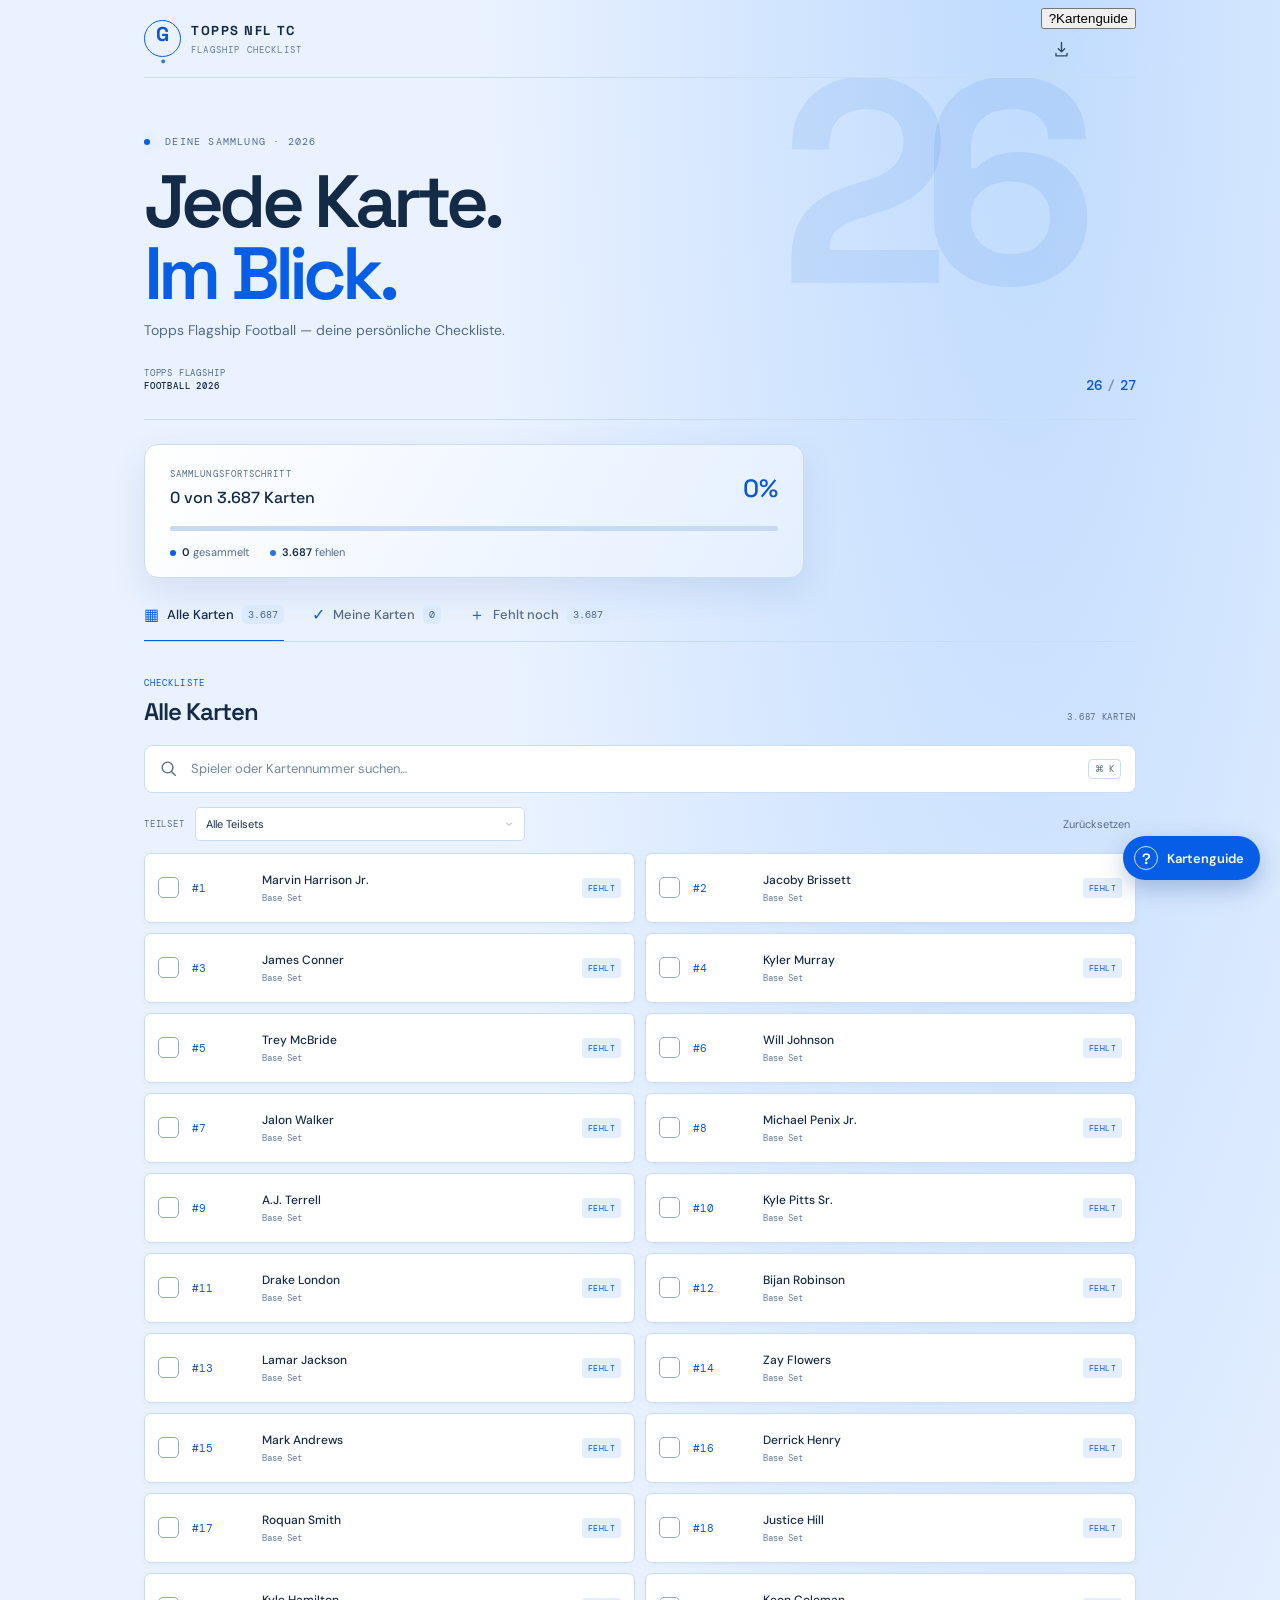
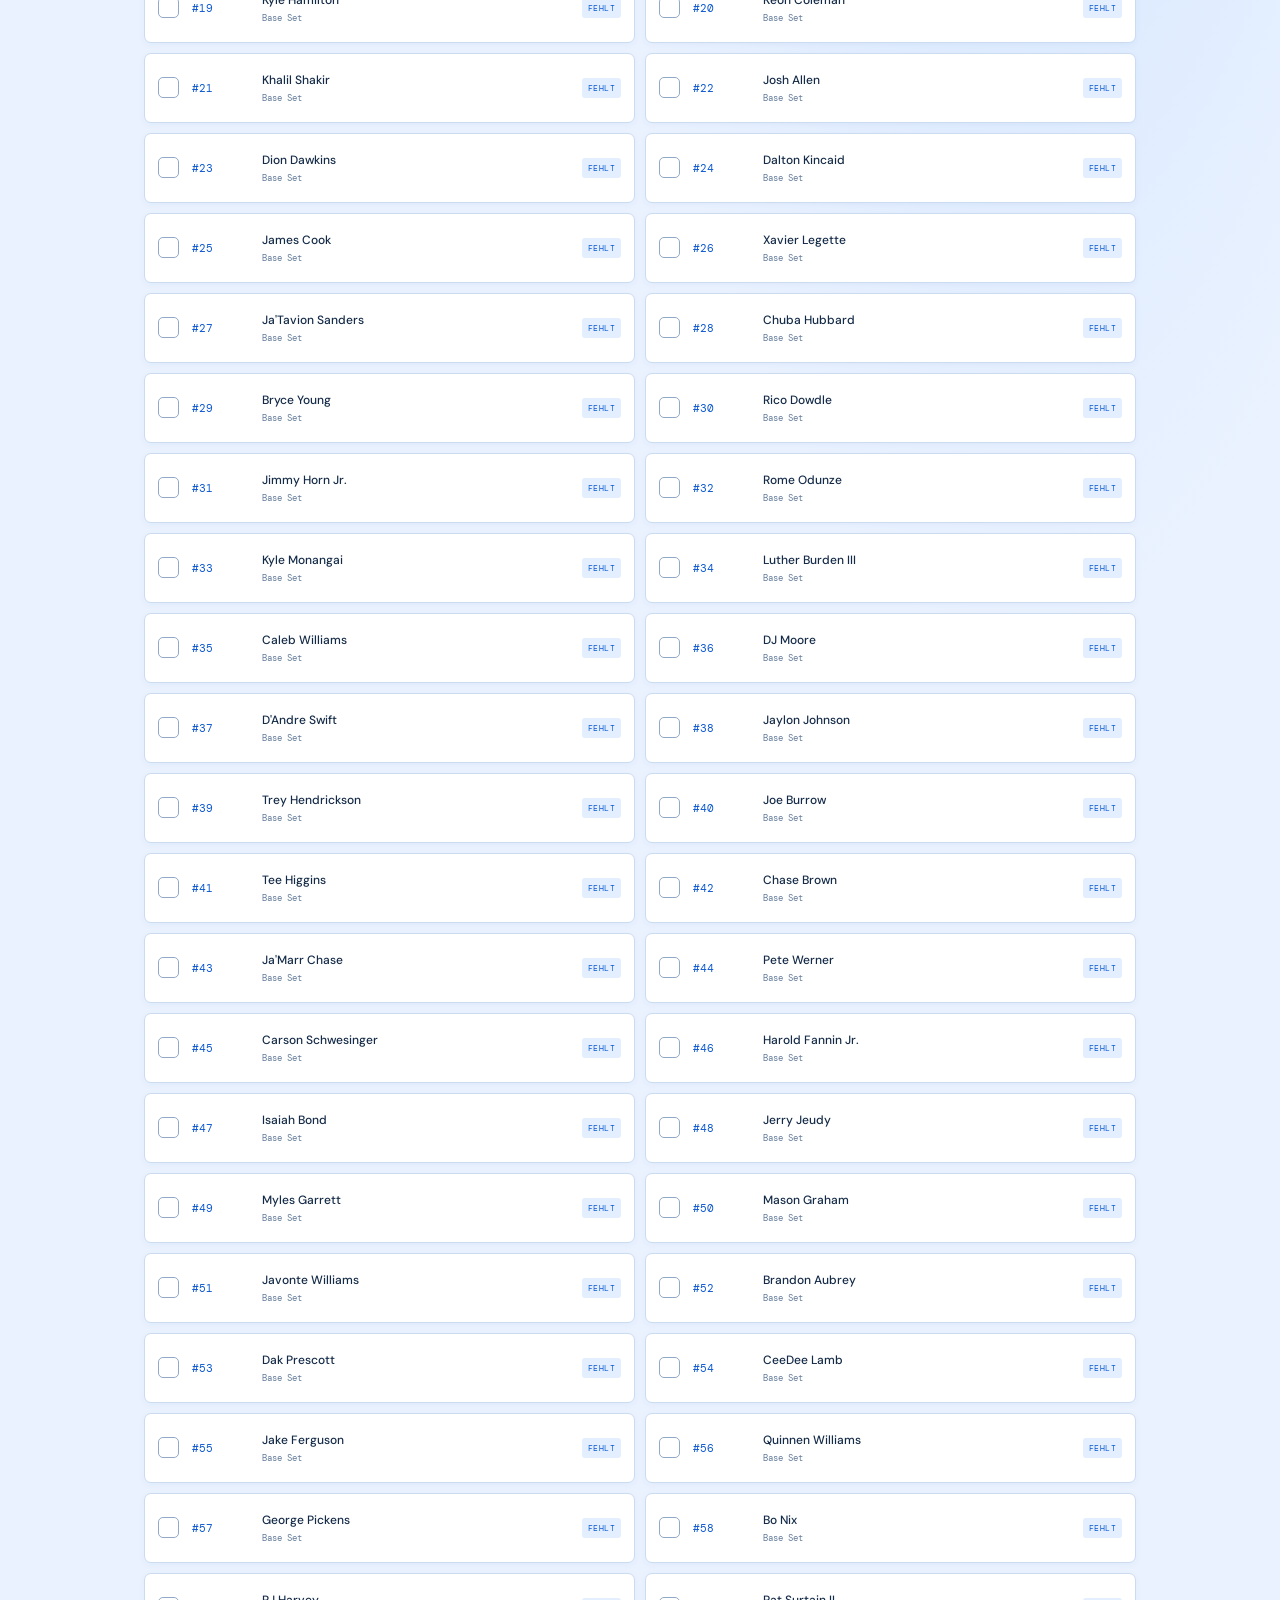
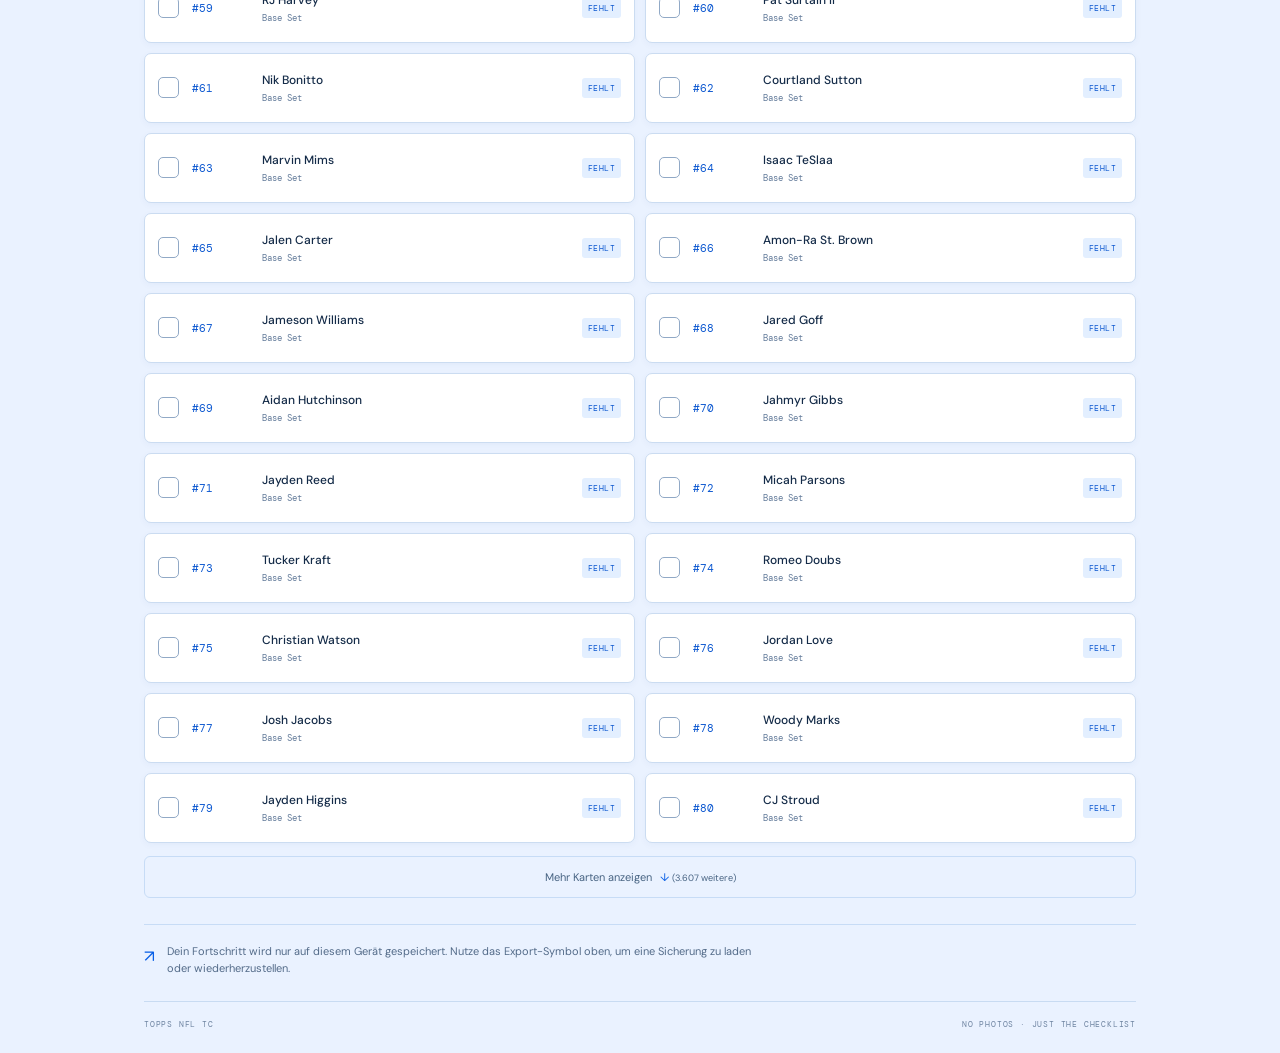
==== index.html @ f53b9917 "Make card guide easier to find" ====
<!doctype html>
<html lang="de">
<head>
  <meta charset="utf-8">
  <meta name="viewport" content="width=device-width, initial-scale=1, viewport-fit=cover">
  <meta name="theme-color" content="#101b2d">
  <meta name="apple-mobile-web-app-capable" content="yes">
  <meta name="apple-mobile-web-app-status-bar-style" content="black-translucent">
  <meta name="apple-mobile-web-app-title" content="Topps NFL TC">
  <meta name="description" content="Deine digitale Checkliste für Topps Flagship Football 2026.">
  <link rel="manifest" href="manifest.webmanifest">
  <link rel="apple-touch-icon" href="icon.svg">
  <link rel="stylesheet" href="styles.css?v=blue-white-4">
  <title>Topps NFL TC · Flagship Football</title>
</head>
<body>
  <div class="app-shell">
    <header class="topbar">
      <a class="brand" href="#" aria-label="Topps NFL TC Startseite">
        <span class="brand-mark">G<span>·</span></span>
        <span class="brand-copy"><strong>TOPPS NFL TC</strong><small>FLAGSHIP CHECKLIST</small></span>
      </a>
      <div class="topbar-actions">
        <button class="guide-header-button" id="guideHeaderButton" type="button"><span aria-hidden="true">?</span>Kartenguide</button>
        <button class="icon-button" id="backupButton" aria-label="Sammlung sichern" title="Sammlung sichern">
          <svg viewBox="0 0 24 24" aria-hidden="true"><path d="M12 3v12m0 0 4-4m-4 4-4-4M5 17v3h14v-3"/></svg>
        </button>
      </div>
    </header>

    <main>
      <section class="hero">
        <div class="hero-kicker"><span class="live-dot"></span> DEINE SAMMLUNG · 2026</div>
        <h1>Jede Karte.<br><em>Im Blick.</em></h1>
        <p>Topps Flagship Football — deine persönliche Checkliste.</p>
        <div class="hero-foot"><span class="season-label">TOPPS FLAGSHIP<br><b>FOOTBALL 2026</b></span><span class="hero-number">26<span>/</span>27</span></div>
      </section>

      <section class="progress-card" aria-label="Sammlungsfortschritt">
        <div class="progress-heading"><div><span class="eyebrow">SAMMLUNGSFORTSCHRITT</span><strong id="progressText">0 von 3.687 Karten</strong></div><span class="percent" id="percentText">0%</span></div>
        <div class="progress-track"><span id="progressBar"></span></div>
        <div class="progress-meta"><span><i class="dot owned-dot"></i><b id="ownedCount">0</b> gesammelt</span><span><i class="dot missing-dot"></i><b id="missingCount">3.687</b> fehlen</span></div>
      </section>

      <nav class="tabs" aria-label="Ansichten">
        <button class="tab active" data-view="all"><span class="tab-icon">▦</span>Alle Karten<span class="tab-count" id="allTabCount">3.687</span></button>
        <button class="tab" data-view="owned"><span class="tab-icon">✓</span>Meine Karten<span class="tab-count" id="ownedTabCount">0</span></button>
        <button class="tab" data-view="missing"><span class="tab-icon">＋</span>Fehlt noch<span class="tab-count" id="missingTabCount">3.687</span></button>
      </nav>

      <section class="collection">
        <div class="section-head"><div><span class="eyebrow" id="listEyebrow">CHECKLISTE</span><h2 id="listTitle">Alle Karten</h2></div><span class="set-count" id="visibleCount">3.687 KARTEN</span></div>
        <label class="searchbox"><svg viewBox="0 0 24 24" aria-hidden="true"><circle cx="10.8" cy="10.8" r="6.8"/><path d="m16 16 4.5 4.5"/></svg><input id="searchInput" type="search" placeholder="Spieler oder Kartennummer suchen…" autocomplete="off"><kbd>⌘ K</kbd></label>
        <div class="filter-row"><label class="select-wrap"><span>TEILSET</span><select id="setFilter" aria-label="Teilset auswählen"><option value="all">Alle Teilsets</option></select></label><button class="reset-button" id="resetButton">Zurücksetzen</button></div>
        <div class="cards-list" id="cardsList" aria-live="polite"></div>
        <button class="load-more" id="loadMore">Mehr Karten anzeigen <span>↓</span></button>
        <div class="empty-state" id="emptyState" hidden><span>⌕</span><strong>Keine Karten gefunden</strong><p>Versuche einen anderen Namen oder eine andere Nummer.</p></div>
      </section>

      <section class="note"><span class="note-icon">↗</span><p>Dein Fortschritt wird nur auf diesem Gerät gespeichert. Nutze das Export-Symbol oben, um eine Sicherung zu laden oder wiederherzustellen.</p></section>
    </main>
    <footer><span>TOPPS NFL TC</span><span>NO PHOTOS · JUST THE CHECKLIST</span></footer>
  </div>
  <button class="guide-launch" id="guideButton" type="button" aria-haspopup="dialog" aria-controls="cardGuide">
    <span class="guide-launch-icon" aria-hidden="true">?</span><span>Kartenguide</span>
  </button>
  <dialog class="guide-dialog" id="cardGuide" aria-labelledby="guideTitle">
    <div class="guide-panel">
      <div class="guide-head"><div><span class="eyebrow">SCHNELL NACHSEHEN</span><h2 id="guideTitle">Kartenguide</h2><p>Finde heraus, was für eine Karte du gezogen hast.</p></div><button class="guide-close" id="guideClose" type="button" aria-label="Kartenguide schließen">×</button></div>
      <label class="guide-search"><span aria-hidden="true">⌕</span><input id="guideSearch" type="search" placeholder="Teilset oder Begriff suchen…" autocomplete="off"></label>
      <div class="guide-list" id="guideList" aria-live="polite"></div>
      <p class="guide-footnote">Hinweis: Parallels (z. B. andere Farben oder Nummerierungen) können zusätzlich zu den hier gelisteten Teilsets vorkommen.</p>
    </div>
  </dialog>
  <input id="importInput" type="file" accept="application/json,.json" hidden>
  <script src="app.js?v=guide-3" defer></script>
</body>
</html>
---- styles.css ----
@import url('https://fonts.googleapis.com/css2?family=DM+Mono:wght@400;500&family=DM+Sans:wght@400;500;600;700&family=Space+Grotesk:wght@400;500;600;700&display=swap');
:root{color-scheme:dark;--bg:#0b1422;--panel:#111e30;--panel2:#15243a;--line:#24344a;--muted:#8290a5;--paper:#edf1ec;--lime:#d9f078;--orange:#f68b55;--blue:#89baf4;--font:'DM Sans',sans-serif;--display:'Space Grotesk',sans-serif;--mono:'DM Mono',monospace}
*{box-sizing:border-box}html{scroll-behavior:smooth}body{margin:0;background:radial-gradient(ellipse at 80% 0%,#172942 0,transparent 32rem),var(--bg);color:var(--paper);font-family:var(--font);-webkit-font-smoothing:antialiased}.app-shell{max-width:1060px;margin:auto;padding:0 34px;min-height:100dvh}.topbar{height:78px;display:flex;align-items:center;justify-content:space-between;border-bottom:1px solid rgba(255,255,255,.08)}.brand{display:flex;gap:10px;align-items:center;color:inherit;text-decoration:none}.brand-mark{width:37px;height:37px;border-radius:50%;border:1px solid var(--lime);display:grid;place-items:center;font:700 20px var(--display);color:var(--lime);position:relative}.brand-mark span{color:var(--orange)}.brand-copy{display:flex;flex-direction:column;line-height:1.05}.brand-copy strong{font:700 13px var(--display);letter-spacing:.12em}.brand-copy small{font:9px var(--mono);letter-spacing:.13em;color:var(--muted);margin-top:5px}.icon-button{width:42px;height:42px;border-radius:50%;border:1px solid var(--line);background:transparent;color:var(--paper);display:grid;place-items:center;cursor:pointer;transition:.2s}.icon-button:hover{border-color:var(--lime);color:var(--lime)}.icon-button svg,.searchbox svg{width:19px;fill:none;stroke:currentColor;stroke-width:1.7;stroke-linecap:round;stroke-linejoin:round}
.hero{min-height:286px;padding:47px 0 25px;position:relative;overflow:hidden;border-bottom:1px solid rgba(255,255,255,.08)}.hero:after{content:'26';position:absolute;right:7%;top:-32px;font:700 290px/.95 var(--display);letter-spacing:-.11em;color:rgba(255,255,255,.025);pointer-events:none}.hero-kicker,.eyebrow{font:10px var(--mono);letter-spacing:.12em;color:#aab7c7}.live-dot{width:6px;height:6px;display:inline-block;background:var(--lime);border-radius:50%;margin-right:8px;box-shadow:0 0 12px #d9f07888}.hero h1{font:600 clamp(42px,7vw,74px)/.97 var(--display);letter-spacing:-.065em;margin:18px 0 11px;position:relative;z-index:1}.hero h1 em{font-style:normal;color:var(--lime)}.hero p{color:#9aa8ba;margin:0;font-size:14px}.hero-foot{display:flex;align-items:end;justify-content:space-between;margin-top:28px}.season-label{font:9px/1.5 var(--mono);letter-spacing:.09em;color:#92a0b2}.season-label b{font-weight:500;color:#e4e8e5}.hero-number{font:500 14px var(--mono);color:var(--lime)}.hero-number span{color:#718096;margin:0 5px}
.progress-card{background:linear-gradient(120deg,#16263a,#111d2d);border:1px solid #273950;border-radius:14px;padding:23px 25px 18px;margin:24px 0 26px;box-shadow:0 14px 36px #0002}.progress-heading{display:flex;align-items:center;justify-content:space-between}.progress-heading>div{display:flex;flex-direction:column;gap:7px}.progress-heading .eyebrow{font-size:9px}.progress-heading strong{font:500 16px var(--display)}.percent{font:500 25px var(--display);color:var(--lime)}.progress-track{height:5px;margin:18px 0 14px;background:#2c3b4f;border-radius:8px;overflow:hidden}.progress-track span{display:block;height:100%;width:0;background:linear-gradient(90deg,#bad55b,var(--lime));border-radius:8px;transition:width .3s}.progress-meta{display:flex;gap:21px;color:#9ba9ba;font-size:11px}.progress-meta b{color:#e6ebe9;font-weight:600}.dot{display:inline-block;width:6px;height:6px;border-radius:50%;margin-right:6px}.owned-dot{background:var(--lime)}.missing-dot{background:var(--orange)}
.tabs{display:flex;border-bottom:1px solid var(--line);gap:28px;overflow:auto}.tab{position:relative;background:none;border:0;color:#8e9caf;white-space:nowrap;padding:0 0 15px;font:500 13px var(--font);cursor:pointer;display:flex;gap:8px;align-items:center}.tab.active{color:var(--paper)}.tab.active:after{content:'';position:absolute;height:2px;bottom:-1px;left:0;right:0;background:var(--lime)}.tab-icon{font-size:16px;color:var(--lime)}.tab-count{font:10px var(--mono);color:#738196;background:#1b2b40;padding:3px 6px;border-radius:5px}.collection{padding-top:28px}.section-head{display:flex;align-items:end;justify-content:space-between;margin-bottom:18px}.section-head .eyebrow{font-size:9px;color:var(--lime)}.section-head h2{font:600 24px var(--display);letter-spacing:-.04em;margin:5px 0 0}.set-count{font:9px var(--mono);letter-spacing:.08em;color:#8795a8;padding-bottom:4px}.searchbox{height:48px;border:1px solid #2a3c52;background:#101c2c;border-radius:8px;display:flex;align-items:center;padding:0 14px;gap:11px;color:#8a99ab}.searchbox:focus-within{border-color:#a8c65a;box-shadow:0 0 0 3px #d9f07812}.searchbox input{flex:1;min-width:0;border:0;outline:0;background:transparent;color:var(--paper);font:13px var(--font)}.searchbox input::placeholder{color:#748399}.searchbox kbd{font:9px var(--mono);border:1px solid #34455b;color:#91a0b3;padding:3px 6px;border-radius:4px}.filter-row{display:flex;align-items:center;justify-content:space-between;margin:14px 0 12px}.select-wrap{display:flex;align-items:center;gap:10px;color:#8090a3;font:9px var(--mono);letter-spacing:.09em}.select-wrap select{appearance:none;border:1px solid #2a3b50;background:#142238;color:#dbe2e0;border-radius:5px;padding:9px 30px 9px 10px;font:11px var(--font);letter-spacing:0;background-image:url("data:image/svg+xml,%3Csvg xmlns='http://www.w3.org/2000/svg' width='12' height='12' viewBox='0 0 24 24' fill='none' stroke='%2396a5b6' stroke-width='2'%3E%3Cpath d='m6 9 6 6 6-6'/%3E%3C/svg%3E");background-repeat:no-repeat;background-position:right 9px center;max-width:min(62vw,330px)}.reset-button{background:none;border:0;color:#91a0b2;font:11px var(--font);cursor:pointer}.reset-button:hover{color:var(--lime)}
.cards-list{display:grid;grid-template-columns:1fr 1fr;gap:8px}.card-row{height:64px;display:flex;align-items:center;gap:13px;padding:0 13px;border:1px solid #213149;background:#101c2c;border-radius:7px;transition:.17s}.card-row:hover{border-color:#43556b;background:#142338}.check-control{display:grid;place-items:center;flex:none;width:21px;height:21px;border:1px solid #516176;background:transparent;border-radius:5px;color:#14202b;cursor:pointer;padding:0}.check-control:hover{border-color:var(--lime)}.card-row.owned .check-control{border-color:var(--lime);background:var(--lime)}.check-control svg{width:13px;height:13px;stroke:currentColor;stroke-width:2.5;fill:none}.card-number{font:11px var(--mono);color:var(--lime);min-width:57px}.card-details{flex:1;min-width:0}.card-player{font:500 12px var(--font);white-space:nowrap;overflow:hidden;text-overflow:ellipsis}.card-set{font:9px var(--mono);color:#738399;margin-top:4px;white-space:nowrap;overflow:hidden;text-overflow:ellipsis}.row-status{font:8px var(--mono);letter-spacing:.05em;color:#f19b70;background:#f68b5510;padding:5px 6px;border-radius:3px}.owned .row-status{color:#d6ea86;background:#d9f0780e}.owned .card-player{color:#bcc5c8}.load-more{width:100%;margin:13px 0 0;padding:13px;border:1px solid #2a3c52;background:transparent;color:#b6c2d0;border-radius:6px;font:11px var(--font);cursor:pointer}.load-more span{color:var(--lime);margin-left:5px}.load-more:hover{border-color:#b4ce61}.empty-state{text-align:center;padding:45px 10px;color:#91a0b2}.empty-state>span{font-size:31px;color:var(--lime)}.empty-state strong{display:block;margin-top:10px;color:var(--paper);font:500 16px var(--display)}.empty-state p{font-size:12px}.note{display:flex;gap:12px;align-items:start;border-top:1px solid var(--line);padding:18px 0 23px;margin-top:26px;color:#8392a5;font-size:11px;line-height:1.6}.note p{margin:0;max-width:600px}.note-icon{color:var(--lime);font-size:17px}footer{display:flex;justify-content:space-between;border-top:1px solid rgba(255,255,255,.07);padding:17px 0 24px;color:#596a80;font:8px var(--mono);letter-spacing:.1em}
@media(max-width:650px){.app-shell{padding:0 18px}.topbar{height:65px}.hero{min-height:264px;padding-top:42px}.hero:after{right:0;font-size:210px;top:7px}.hero h1{font-size:52px}.progress-card{padding:19px 17px 16px;margin-top:19px}.tabs{gap:20px}.tab{font-size:12px}.collection{padding-top:24px}.cards-list{grid-template-columns:1fr;gap:7px}.card-row{height:62px;padding:0 12px}.card-number{min-width:56px}.set-count{font-size:8px}.section-head h2{font-size:22px}.searchbox kbd{display:none}.select-wrap{gap:7px}.select-wrap select{max-width:59vw}.filter-row{margin-bottom:11px}footer{font-size:7px}}
@media(min-width:900px){.hero{padding-top:57px;min-height:315px}.progress-card{max-width:660px}.cards-list{gap:10px}.card-row{height:70px}}

/* Blue and white theme */
:root{color-scheme:light;--bg:#eaf2ff;--panel:#fff;--panel2:#e3efff;--line:#c7dcf6;--muted:#536b89;--paper:#142b48;--lime:#075ee6;--orange:#2874e8;--blue:#0b57d0}
body{background:radial-gradient(ellipse at 80% 0%,#bfdbfe 0,transparent 34rem),var(--bg);color:var(--paper)}
.topbar{border-bottom-color:#c8dbf2}.brand-mark{color:#0b57d0}.brand-copy small{color:#607b9b}.icon-button{color:#284768;border-color:#c7dcf6}.icon-button:hover{color:#0752cf;border-color:#0752cf}
.hero{border-bottom-color:#c8dbf2}.hero:after{color:rgba(11,87,208,.09)}.hero-kicker,.eyebrow{color:#536b89}.live-dot{background:#075ee6;box-shadow:0 0 12px #2874e855}.hero p{color:#536b89}.season-label{color:#536b89}.season-label b{color:#142b48}.hero-number{color:#0b57d0}.hero-number span{color:#7891b0}
.progress-card{background:linear-gradient(120deg,#fff,#e4efff);border-color:#c8dcf4;box-shadow:0 14px 36px rgba(25,75,143,.11)}.progress-heading .eyebrow{color:#536b89}.progress-heading strong{color:#142b48}.percent{color:#0b57d0}.progress-track{background:#c6daf4}.progress-track span{background:linear-gradient(90deg,#3b82f6,#0752cf)}.progress-meta{color:#536b89}.progress-meta b{color:#142b48}.missing-dot{background:#2874e8}
.tabs{border-bottom-color:#c7dcf6}.tab{color:#536b89}.tab.active{color:#142b48}.tab-count{color:#486483;background:#dceaff}.section-head .eyebrow{color:#0b57d0}.set-count{color:#536b89}
.searchbox{border-color:#c7dcf6;background:#fff;color:#536b89}.searchbox:focus-within{border-color:#2874e8;box-shadow:0 0 0 3px rgba(11,87,208,.15)}.searchbox input{color:#142b48}.searchbox input::placeholder{color:#7188a4}.searchbox kbd{border-color:#c7dcf6;color:#536b89}.filter-row .select-wrap{color:#536b89}.select-wrap select{border-color:#c7dcf6;background-color:#fff;color:#142b48}.reset-button{color:#536b89}.reset-button:hover{color:#0b57d0}
.card-row{border-color:#cbdcf1;background:#fff;box-shadow:0 2px 7px rgba(25,75,143,.045)}.card-row:hover{border-color:#82afe9;background:#f3f8ff}.check-control{border-color:#91a9c6;background:#fff;color:#fff}.check-control:hover{border-color:#075ee6}.card-row.owned .check-control{border-color:#075ee6;background:#075ee6}.card-number{color:#0b57d0}.card-player{color:#142b48}.card-set{color:#647c9b}.row-status{color:#0b57d0;background:#e3efff}.owned .row-status{color:#fff;background:#075ee6}.owned .card-player{color:#3e5878}
.load-more{border-color:#c7dcf6;color:#486483}.load-more:hover{border-color:#075ee6}.empty-state{color:#536b89}.empty-state>span{color:#075ee6}.empty-state strong{color:#142b48}.note{border-top-color:#c7dcf6;color:#536b89}.note-icon{color:#075ee6}footer{border-top-color:#c8dbf2;color:#6e84a1}

/* Always available card guide */
.guide-launch{position:fixed;right:max(20px,env(safe-area-inset-right));bottom:max(20px,env(safe-area-inset-bottom));z-index:20;display:flex;align-items:center;gap:9px;padding:10px 16px 10px 11px;border:0;border-radius:999px;background:#075ee6;color:#fff;box-shadow:0 8px 24px rgba(7,54,128,.28);font:600 13px var(--font);cursor:pointer;transition:transform .18s,background .18s}.guide-launch:hover{background:#064bb8;transform:translateY(-2px)}.guide-launch-icon{display:grid;place-items:center;width:24px;height:24px;border:1.5px solid rgba(255,255,255,.8);border-radius:50%;font:600 15px var(--display)}
.guide-dialog{position:fixed;inset:0;width:100%;height:100%;max-width:none;max-height:none;margin:0;padding:0;border:0;background:transparent;color:var(--paper);overflow:hidden}.guide-dialog::backdrop{background:rgba(11,27,51,.45);backdrop-filter:blur(3px)}.guide-panel{position:absolute;right:max(22px,env(safe-area-inset-right));bottom:max(82px,calc(env(safe-area-inset-bottom) + 78px));width:min(510px,calc(100vw - 32px));max-height:min(76dvh,760px);display:flex;flex-direction:column;background:#fff;border:1px solid #c7dcf6;border-radius:18px;box-shadow:0 20px 70px rgba(14,47,91,.25);overflow:hidden}.guide-head{display:flex;justify-content:space-between;align-items:flex-start;padding:22px 22px 15px}.guide-head .eyebrow{color:#075ee6}.guide-head h2{margin:5px 0 4px;font:600 25px var(--display);letter-spacing:-.04em;color:#142b48}.guide-head p{margin:0;color:#536b89;font-size:12px}.guide-close{border:0;background:#edf4ff;color:#284768;width:34px;height:34px;border-radius:50%;font:25px/1 var(--font);cursor:pointer}.guide-search{display:flex;align-items:center;gap:10px;margin:0 22px 12px;padding:0 13px;height:43px;flex:none;background:#f4f8ff;border:1px solid #c7dcf6;border-radius:8px;color:#075ee6}.guide-search span{font-size:22px}.guide-search input{min-width:0;flex:1;border:0;outline:0;background:transparent;color:#142b48;font:13px var(--font)}.guide-search input::placeholder{color:#7188a4}.guide-list{overflow:auto;padding:0 22px 8px;overscroll-behavior:contain}.guide-item{padding:12px 0;border-bottom:1px solid #e1ebf8}.guide-item-heading{display:flex;justify-content:space-between;align-items:baseline;gap:12px}.guide-item h3{margin:0;color:#173657;font:600 13px var(--display)}.guide-item-heading span{flex:none;color:#7188a4;font:10px var(--mono)}.guide-item p{margin:5px 0 0;color:#536b89;font-size:12px;line-height:1.5}.guide-footnote{flex:none;margin:0;padding:12px 22px 16px;background:#f6f9ff;border-top:1px solid #e1ebf8;color:#607b9b;font-size:10px;line-height:1.5}.guide-empty{padding:18px 0;color:#536b89;font-size:13px}
@media(max-width:650px){.guide-launch{right:max(16px,env(safe-area-inset-right));bottom:max(16px,env(safe-area-inset-bottom));padding:9px 14px 9px 10px}.guide-panel{right:12px;bottom:max(76px,calc(env(safe-area-inset-bottom) + 72px));width:calc(100vw - 24px);max-height:min(78dvh,720px);border-radius:16px}.guide-head{padding:18px 17px 13px}.guide-search{margin:0 17px 10px}.guide-list{padding:0 17px 6px}.guide-footnote{padding:11px 17px 14px}}
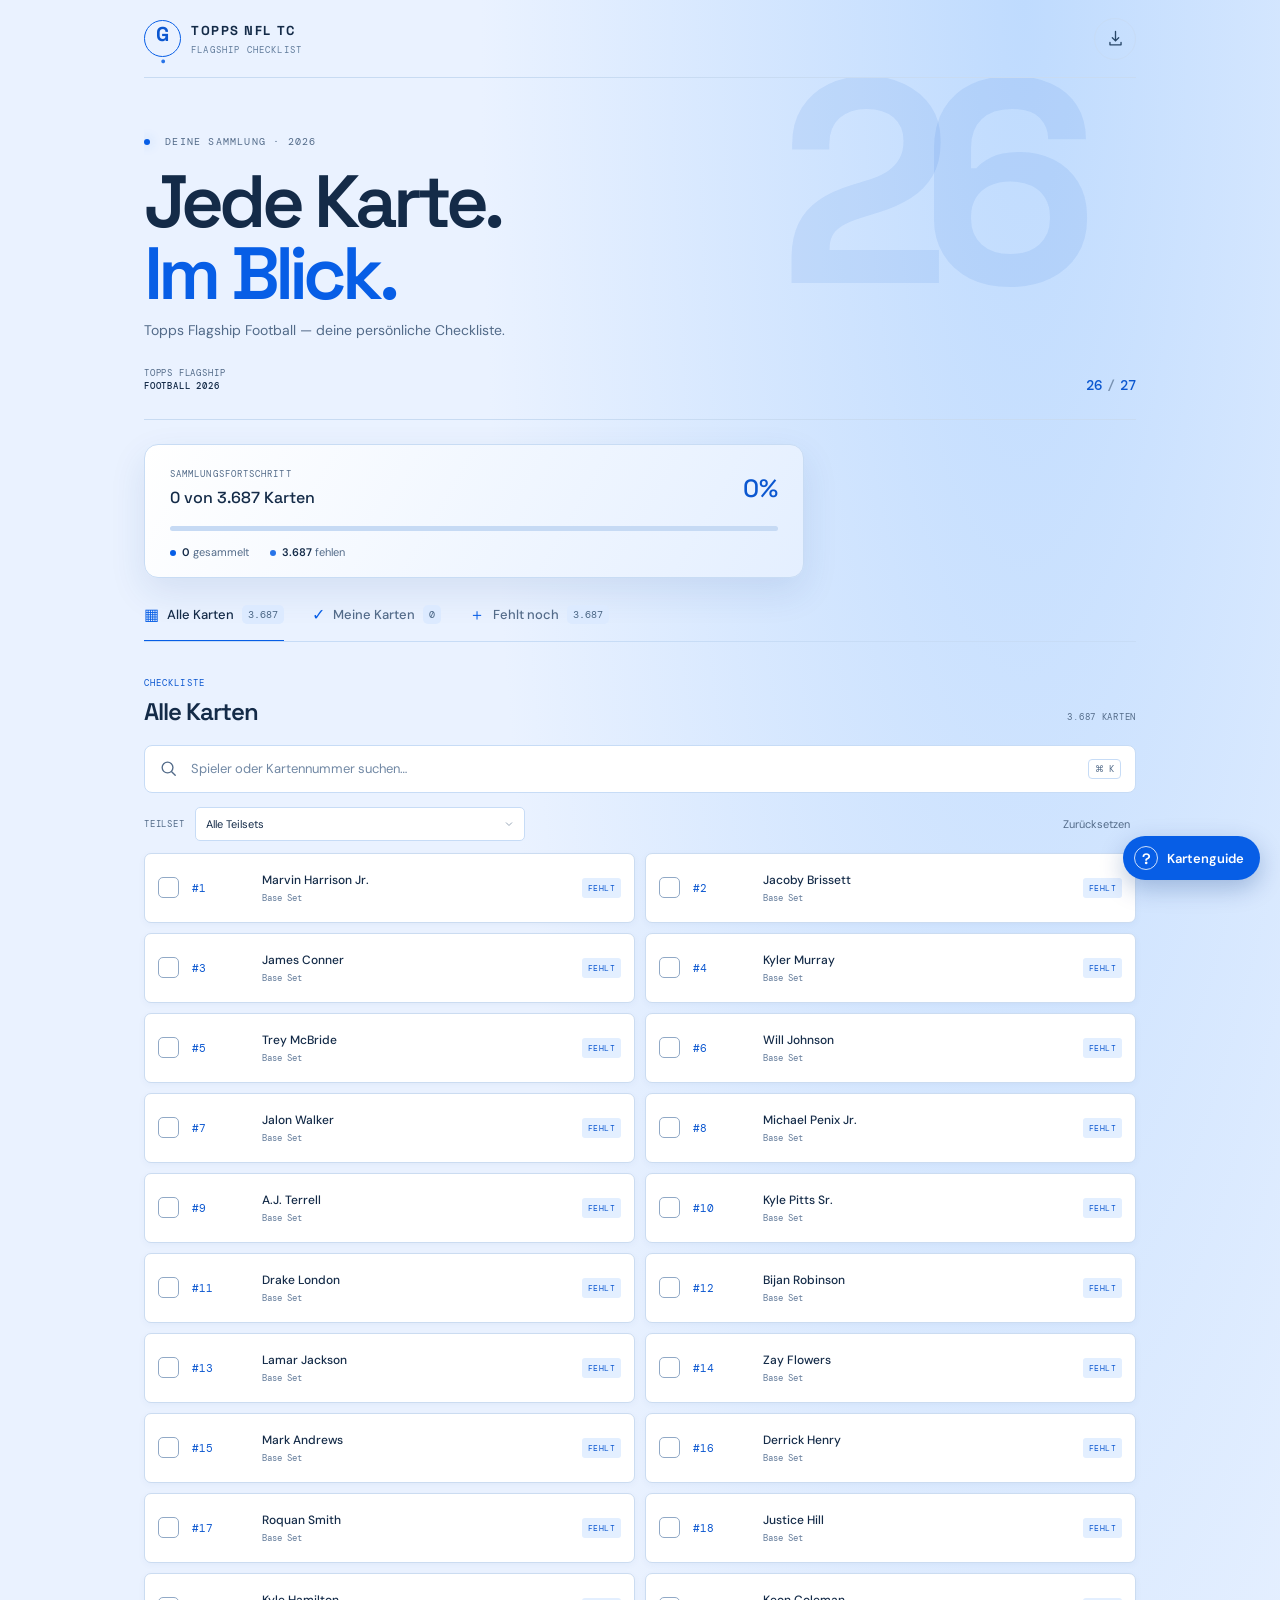
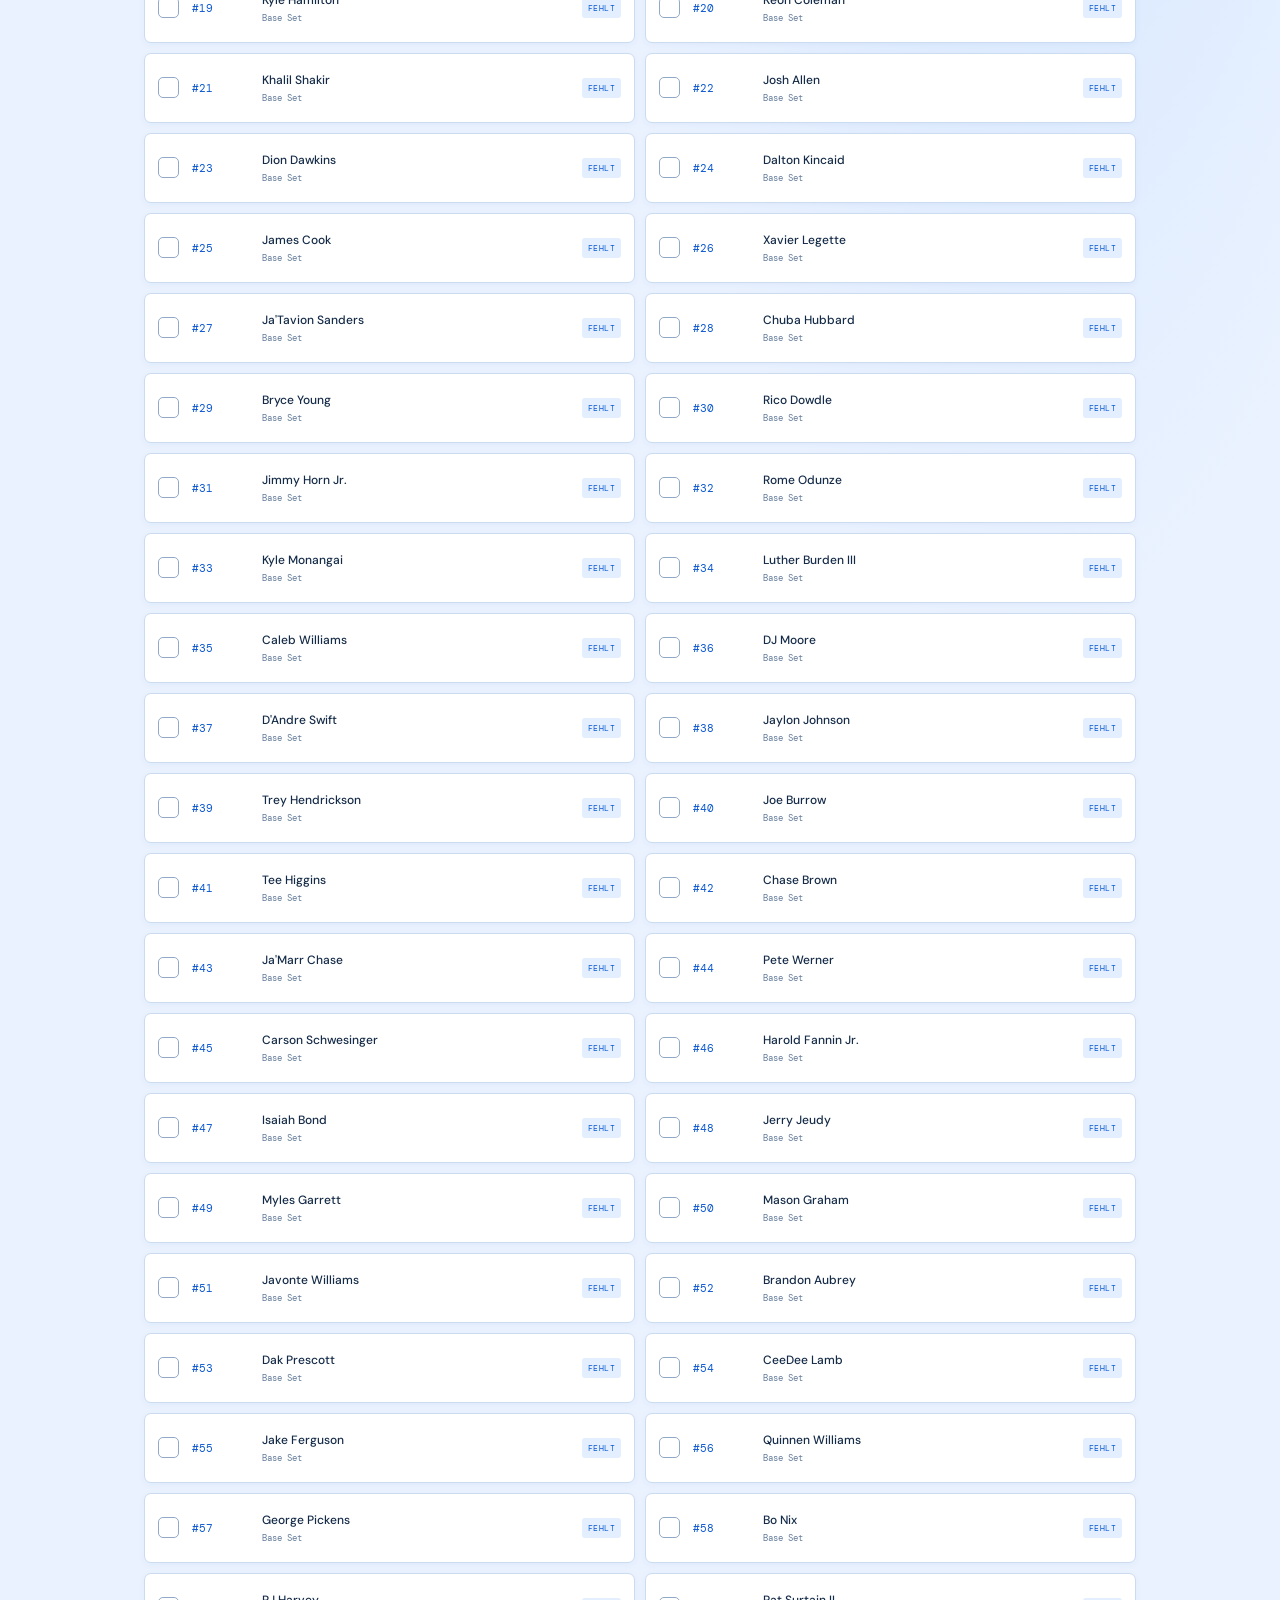
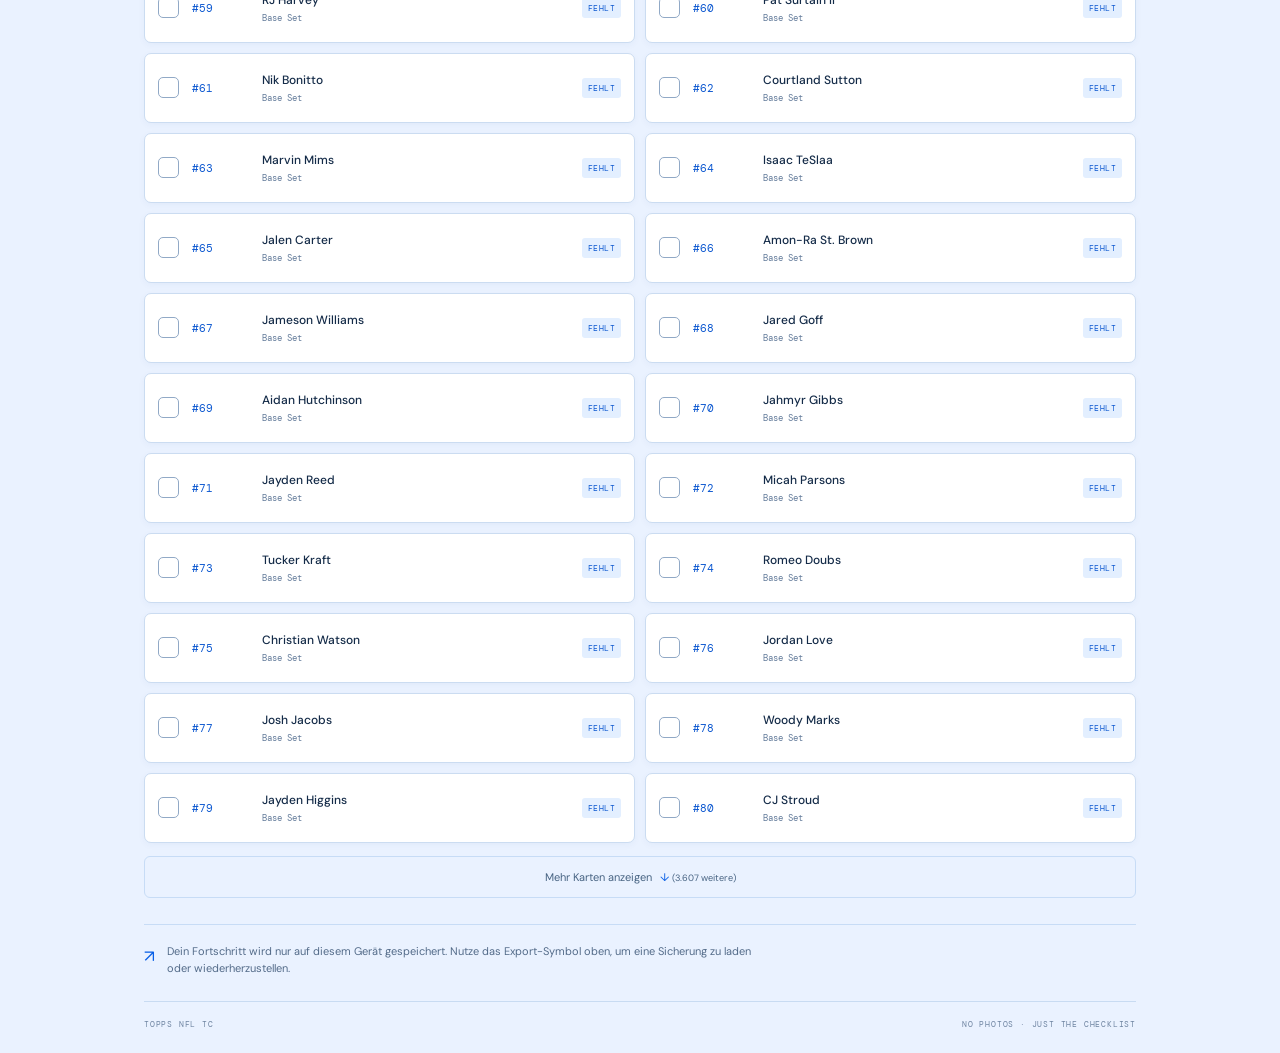
==== commit 785292c0: "Remove extra header guide button" ====
--- a/index.html
+++ b/index.html
@@ -10,7 +10,7 @@
   <meta name="description" content="Deine digitale Checkliste für Topps Flagship Football 2026.">
   <link rel="manifest" href="manifest.webmanifest">
   <link rel="apple-touch-icon" href="icon.svg">
-  <link rel="stylesheet" href="styles.css?v=blue-white-4">
+  <link rel="stylesheet" href="styles.css?v=blue-white-5">
   <title>Topps NFL TC · Flagship Football</title>
 </head>
 <body>
@@ -20,12 +20,9 @@
         <span class="brand-mark">G<span>·</span></span>
         <span class="brand-copy"><strong>TOPPS NFL TC</strong><small>FLAGSHIP CHECKLIST</small></span>
       </a>
-      <div class="topbar-actions">
-        <button class="guide-header-button" id="guideHeaderButton" type="button"><span aria-hidden="true">?</span>Kartenguide</button>
-        <button class="icon-button" id="backupButton" aria-label="Sammlung sichern" title="Sammlung sichern">
-          <svg viewBox="0 0 24 24" aria-hidden="true"><path d="M12 3v12m0 0 4-4m-4 4-4-4M5 17v3h14v-3"/></svg>
-        </button>
-      </div>
+      <button class="icon-button" id="backupButton" aria-label="Sammlung sichern" title="Sammlung sichern">
+        <svg viewBox="0 0 24 24" aria-hidden="true"><path d="M12 3v12m0 0 4-4m-4 4-4-4M5 17v3h14v-3"/></svg>
+      </button>
     </header>
 
     <main>
@@ -73,6 +70,6 @@
     </div>
   </dialog>
   <input id="importInput" type="file" accept="application/json,.json" hidden>
-  <script src="app.js?v=guide-3" defer></script>
+  <script src="app.js?v=guide-4" defer></script>
 </body>
 </html>
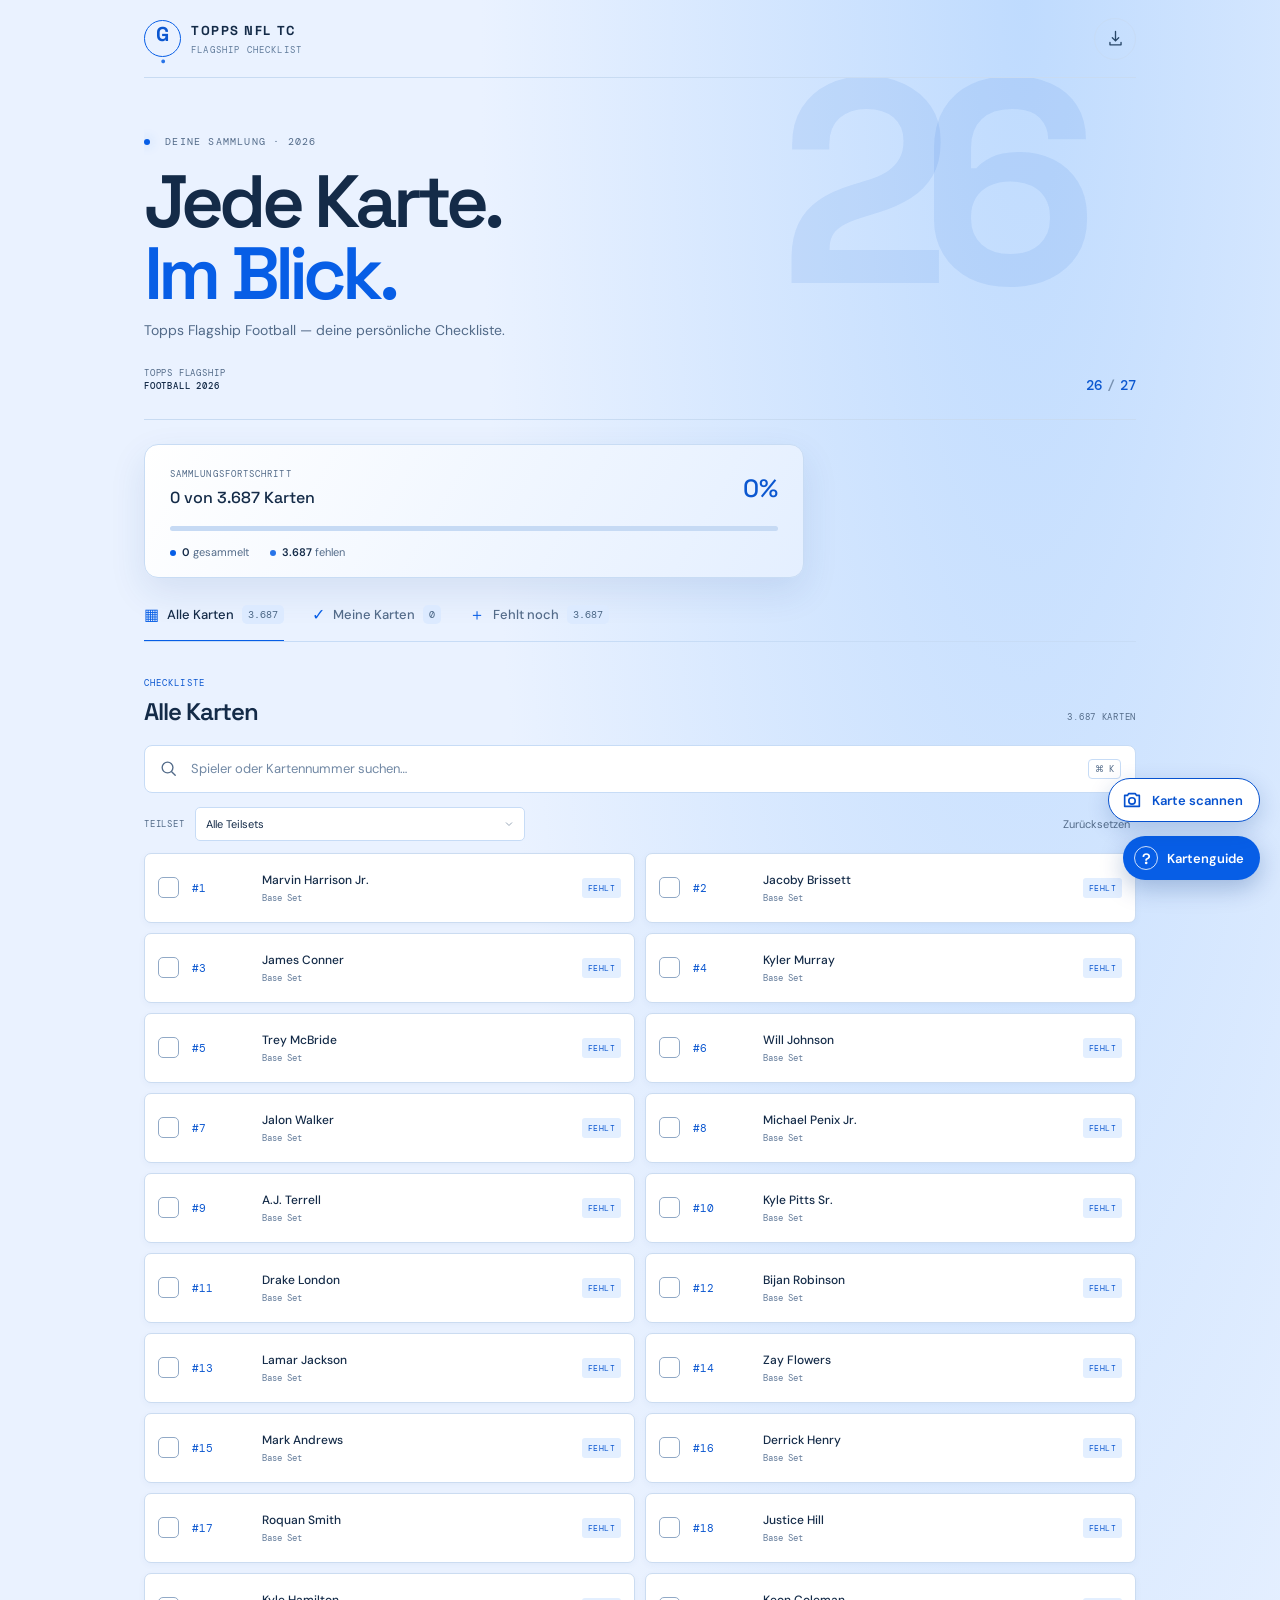
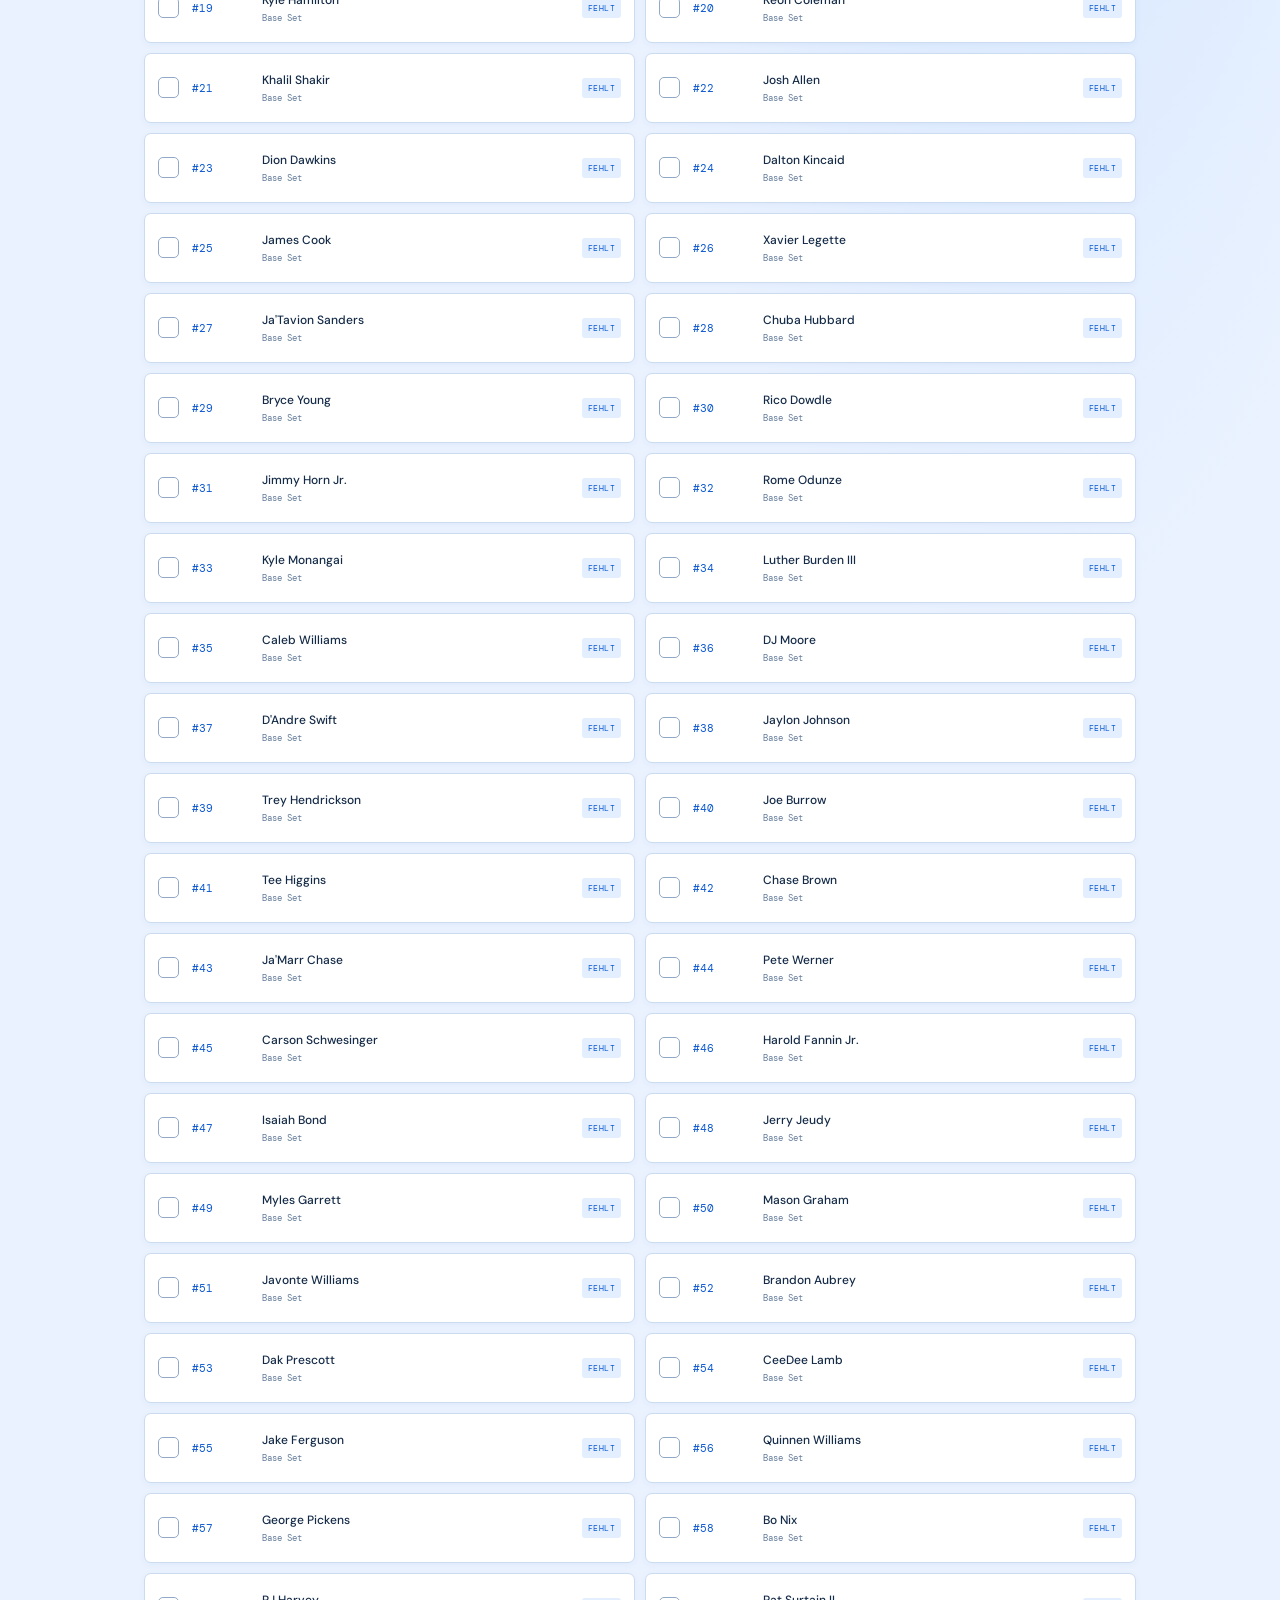
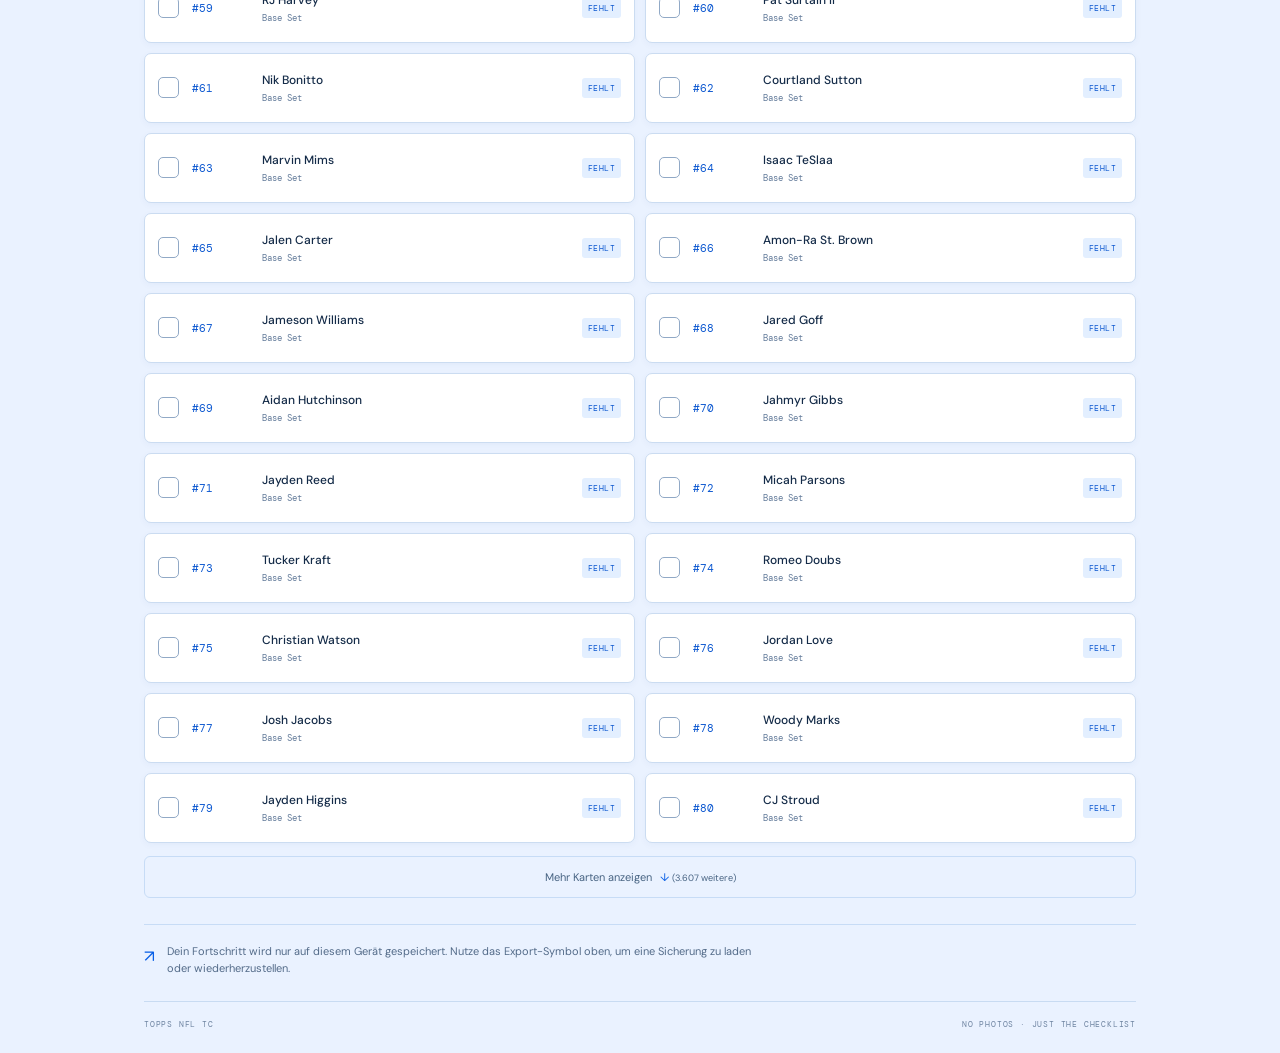
==== commit 30546443: "Add camera card scanner" ====
--- a/index.html
+++ b/index.html
@@ -10,7 +10,7 @@
   <meta name="description" content="Deine digitale Checkliste für Topps Flagship Football 2026.">
   <link rel="manifest" href="manifest.webmanifest">
   <link rel="apple-touch-icon" href="icon.svg">
-  <link rel="stylesheet" href="styles.css?v=blue-white-5">
+  <link rel="stylesheet" href="styles.css?v=blue-white-7">
   <title>Topps NFL TC · Flagship Football</title>
 </head>
 <body>
@@ -58,6 +58,9 @@
     </main>
     <footer><span>TOPPS NFL TC</span><span>NO PHOTOS · JUST THE CHECKLIST</span></footer>
   </div>
+  <button class="scan-launch" id="scanButton" type="button" aria-label="Karte mit der Kamera scannen">
+    <svg viewBox="0 0 24 24" aria-hidden="true"><path d="M4 7h3l1.5-2h7L17 7h3v12H4z"/><circle cx="12" cy="13" r="3.5"/></svg><span>Karte scannen</span>
+  </button>
   <button class="guide-launch" id="guideButton" type="button" aria-haspopup="dialog" aria-controls="cardGuide">
     <span class="guide-launch-icon" aria-hidden="true">?</span><span>Kartenguide</span>
   </button>
@@ -69,7 +72,17 @@
       <p class="guide-footnote">Hinweis: Parallels (z. B. andere Farben oder Nummerierungen) können zusätzlich zu den hier gelisteten Teilsets vorkommen.</p>
     </div>
   </dialog>
+  <dialog class="scan-dialog" id="scanDialog" aria-labelledby="scanTitle">
+    <div class="scan-panel">
+      <div class="scan-head"><div><span class="eyebrow">KAMERA · TEXTERKENNUNG</span><h2 id="scanTitle">Karte scannen</h2><p>Der erkannte Spielername wird mit der Checkliste abgeglichen.</p></div><button class="guide-close" id="scanClose" type="button" aria-label="Scanner schließen">×</button></div>
+      <div class="scan-status" id="scanStatus" role="status" aria-live="polite">Richte die Karte möglichst gerade und gut beleuchtet aus.</div>
+      <label class="scan-search"><span aria-hidden="true">⌕</span><input id="scanSearch" type="search" placeholder="Spieler oder Kartennummer suchen…" autocomplete="off"></label>
+      <div class="scan-results" id="scanResults" aria-live="polite"></div>
+      <p class="scan-footnote">Das Foto wird nur auf diesem Gerät erkannt und nicht gespeichert. Beim ersten Scan ist eine Internetverbindung nötig, um die Texterkennung zu laden.</p>
+    </div>
+  </dialog>
+  <input id="scanInput" type="file" accept="image/*" capture="environment" hidden>
   <input id="importInput" type="file" accept="application/json,.json" hidden>
-  <script src="app.js?v=guide-4" defer></script>
+  <script src="app.js?v=scan-1" defer></script>
 </body>
 </html>
--- a/styles.css
+++ b/styles.css
@@ -23,3 +23,10 @@
 .guide-launch{position:fixed;right:max(20px,env(safe-area-inset-right));bottom:max(20px,env(safe-area-inset-bottom));z-index:20;display:flex;align-items:center;gap:9px;padding:10px 16px 10px 11px;border:0;border-radius:999px;background:#075ee6;color:#fff;box-shadow:0 8px 24px rgba(7,54,128,.28);font:600 13px var(--font);cursor:pointer;transition:transform .18s,background .18s}.guide-launch:hover{background:#064bb8;transform:translateY(-2px)}.guide-launch-icon{display:grid;place-items:center;width:24px;height:24px;border:1.5px solid rgba(255,255,255,.8);border-radius:50%;font:600 15px var(--display)}
 .guide-dialog{position:fixed;inset:0;width:100%;height:100%;max-width:none;max-height:none;margin:0;padding:0;border:0;background:transparent;color:var(--paper);overflow:hidden}.guide-dialog::backdrop{background:rgba(11,27,51,.45);backdrop-filter:blur(3px)}.guide-panel{position:absolute;right:max(22px,env(safe-area-inset-right));bottom:max(82px,calc(env(safe-area-inset-bottom) + 78px));width:min(510px,calc(100vw - 32px));max-height:min(76dvh,760px);display:flex;flex-direction:column;background:#fff;border:1px solid #c7dcf6;border-radius:18px;box-shadow:0 20px 70px rgba(14,47,91,.25);overflow:hidden}.guide-head{display:flex;justify-content:space-between;align-items:flex-start;padding:22px 22px 15px}.guide-head .eyebrow{color:#075ee6}.guide-head h2{margin:5px 0 4px;font:600 25px var(--display);letter-spacing:-.04em;color:#142b48}.guide-head p{margin:0;color:#536b89;font-size:12px}.guide-close{border:0;background:#edf4ff;color:#284768;width:34px;height:34px;border-radius:50%;font:25px/1 var(--font);cursor:pointer}.guide-search{display:flex;align-items:center;gap:10px;margin:0 22px 12px;padding:0 13px;height:43px;flex:none;background:#f4f8ff;border:1px solid #c7dcf6;border-radius:8px;color:#075ee6}.guide-search span{font-size:22px}.guide-search input{min-width:0;flex:1;border:0;outline:0;background:transparent;color:#142b48;font:13px var(--font)}.guide-search input::placeholder{color:#7188a4}.guide-list{overflow:auto;padding:0 22px 8px;overscroll-behavior:contain}.guide-item{padding:12px 0;border-bottom:1px solid #e1ebf8}.guide-item-heading{display:flex;justify-content:space-between;align-items:baseline;gap:12px}.guide-item h3{margin:0;color:#173657;font:600 13px var(--display)}.guide-item-heading span{flex:none;color:#7188a4;font:10px var(--mono)}.guide-item p{margin:5px 0 0;color:#536b89;font-size:12px;line-height:1.5}.guide-footnote{flex:none;margin:0;padding:12px 22px 16px;background:#f6f9ff;border-top:1px solid #e1ebf8;color:#607b9b;font-size:10px;line-height:1.5}.guide-empty{padding:18px 0;color:#536b89;font-size:13px}
 @media(max-width:650px){.guide-launch{right:max(16px,env(safe-area-inset-right));bottom:max(16px,env(safe-area-inset-bottom));padding:9px 14px 9px 10px}.guide-panel{right:12px;bottom:max(76px,calc(env(safe-area-inset-bottom) + 72px));width:calc(100vw - 24px);max-height:min(78dvh,720px);border-radius:16px}.guide-head{padding:18px 17px 13px}.guide-search{margin:0 17px 10px}.guide-list{padding:0 17px 6px}.guide-footnote{padding:11px 17px 14px}}
+@media(max-width:650px) and (orientation:portrait){.guide-panel{inset:0;width:100%;height:100dvh;max-height:100dvh;right:auto;bottom:auto;border:0;border-radius:0}.guide-head{flex:none;padding:calc(18px + env(safe-area-inset-top)) 17px 13px}.guide-list{flex:1;min-height:0;overscroll-behavior:contain}.guide-footnote{padding:11px 17px calc(14px + env(safe-area-inset-bottom))}}
+
+/* Camera card scanner */
+.scan-launch{position:fixed;right:max(20px,env(safe-area-inset-right));bottom:max(78px,calc(env(safe-area-inset-bottom) + 76px));z-index:21;display:flex;align-items:center;gap:9px;padding:10px 16px 10px 12px;border:1px solid #0752cf;border-radius:999px;background:#fff;color:#0752cf;box-shadow:0 7px 22px rgba(7,54,128,.2);font:600 13px var(--font);cursor:pointer}.scan-launch:hover{background:#edf5ff}.scan-launch svg{width:22px;height:22px;fill:none;stroke:currentColor;stroke-width:1.8;stroke-linecap:round;stroke-linejoin:round}
+.scan-dialog{position:fixed;inset:0;width:100%;height:100%;max-width:none;max-height:none;margin:0;padding:0;border:0;background:transparent;color:var(--paper);overflow:hidden}.scan-dialog::backdrop{background:rgba(11,27,51,.48);backdrop-filter:blur(3px)}.scan-panel{position:absolute;left:50%;top:50%;transform:translate(-50%,-50%);width:min(560px,calc(100vw - 32px));height:min(82dvh,800px);display:flex;flex-direction:column;background:#fff;border:1px solid #c7dcf6;border-radius:18px;box-shadow:0 20px 70px rgba(14,47,91,.25);overflow:hidden}.scan-head{display:flex;justify-content:space-between;align-items:flex-start;gap:14px;padding:22px 22px 13px;flex:none}.scan-head .eyebrow{color:#075ee6}.scan-head h2{margin:5px 0 4px;font:600 25px var(--display);letter-spacing:-.04em;color:#142b48}.scan-head p{margin:0;color:#536b89;font-size:12px;line-height:1.5}.scan-status{margin:0 22px 12px;padding:12px 14px;background:#edf5ff;border:1px solid #d4e5fa;border-radius:8px;color:#234d7c;font-size:13px;line-height:1.45;flex:none}.scan-search{display:flex;align-items:center;gap:10px;margin:0 22px 10px;padding:0 13px;height:43px;flex:none;background:#f4f8ff;border:1px solid #c7dcf6;border-radius:8px;color:#075ee6}.scan-search span{font-size:22px}.scan-search input{min-width:0;flex:1;border:0;outline:0;background:transparent;color:#142b48;font:13px var(--font)}.scan-search input::placeholder{color:#7188a4}.scan-results{flex:1;min-height:0;overflow:auto;padding:0 22px 8px;overscroll-behavior:contain}.scan-match-intro,.scan-empty{margin:9px 0;color:#536b89;font-size:12px;line-height:1.5}.scan-result-row{display:flex;align-items:center;justify-content:space-between;gap:12px;padding:12px 0;border-bottom:1px solid #e1ebf8}.scan-result-details{display:flex;flex-direction:column;gap:4px;min-width:0}.scan-result-details strong{color:#173657;font:600 13px var(--display)}.scan-result-details span{color:#607b9b;font-size:11px;line-height:1.4}.scan-mark,.scan-owned,.scan-again{flex:none;border:0;border-radius:7px;padding:9px 12px;font:600 11px var(--font)}.scan-mark,.scan-again{background:#075ee6;color:#fff;cursor:pointer}.scan-mark:hover,.scan-again:hover{background:#064bb8}.scan-owned{background:#e6f0fc;color:#627b99}.scan-success{padding:16px 0 8px;color:#173657;font:600 16px/1.5 var(--display)}.scan-again{margin:0 0 14px}.scan-footnote{flex:none;margin:0;padding:12px 22px 16px;background:#f6f9ff;border-top:1px solid #e1ebf8;color:#607b9b;font-size:10px;line-height:1.55}
+@media(max-width:650px){.scan-launch{right:max(16px,env(safe-area-inset-right));bottom:max(76px,calc(env(safe-area-inset-bottom) + 72px));padding:9px 14px 9px 11px}.scan-panel{width:calc(100vw - 24px);height:min(84dvh,760px);border-radius:16px}.scan-head{padding:18px 17px 12px}.scan-status{margin:0 17px 10px}.scan-search{margin:0 17px 9px}.scan-results{padding:0 17px 6px}.scan-footnote{padding:11px 17px 14px}}
+@media(max-width:650px) and (orientation:portrait){.scan-panel{inset:0;left:0;top:0;transform:none;width:100%;height:100dvh;max-height:100dvh;border:0;border-radius:0}.scan-head{padding:calc(18px + env(safe-area-inset-top)) 17px 12px}.scan-results{flex:1;min-height:0}.scan-footnote{padding:11px 17px calc(14px + env(safe-area-inset-bottom))}}
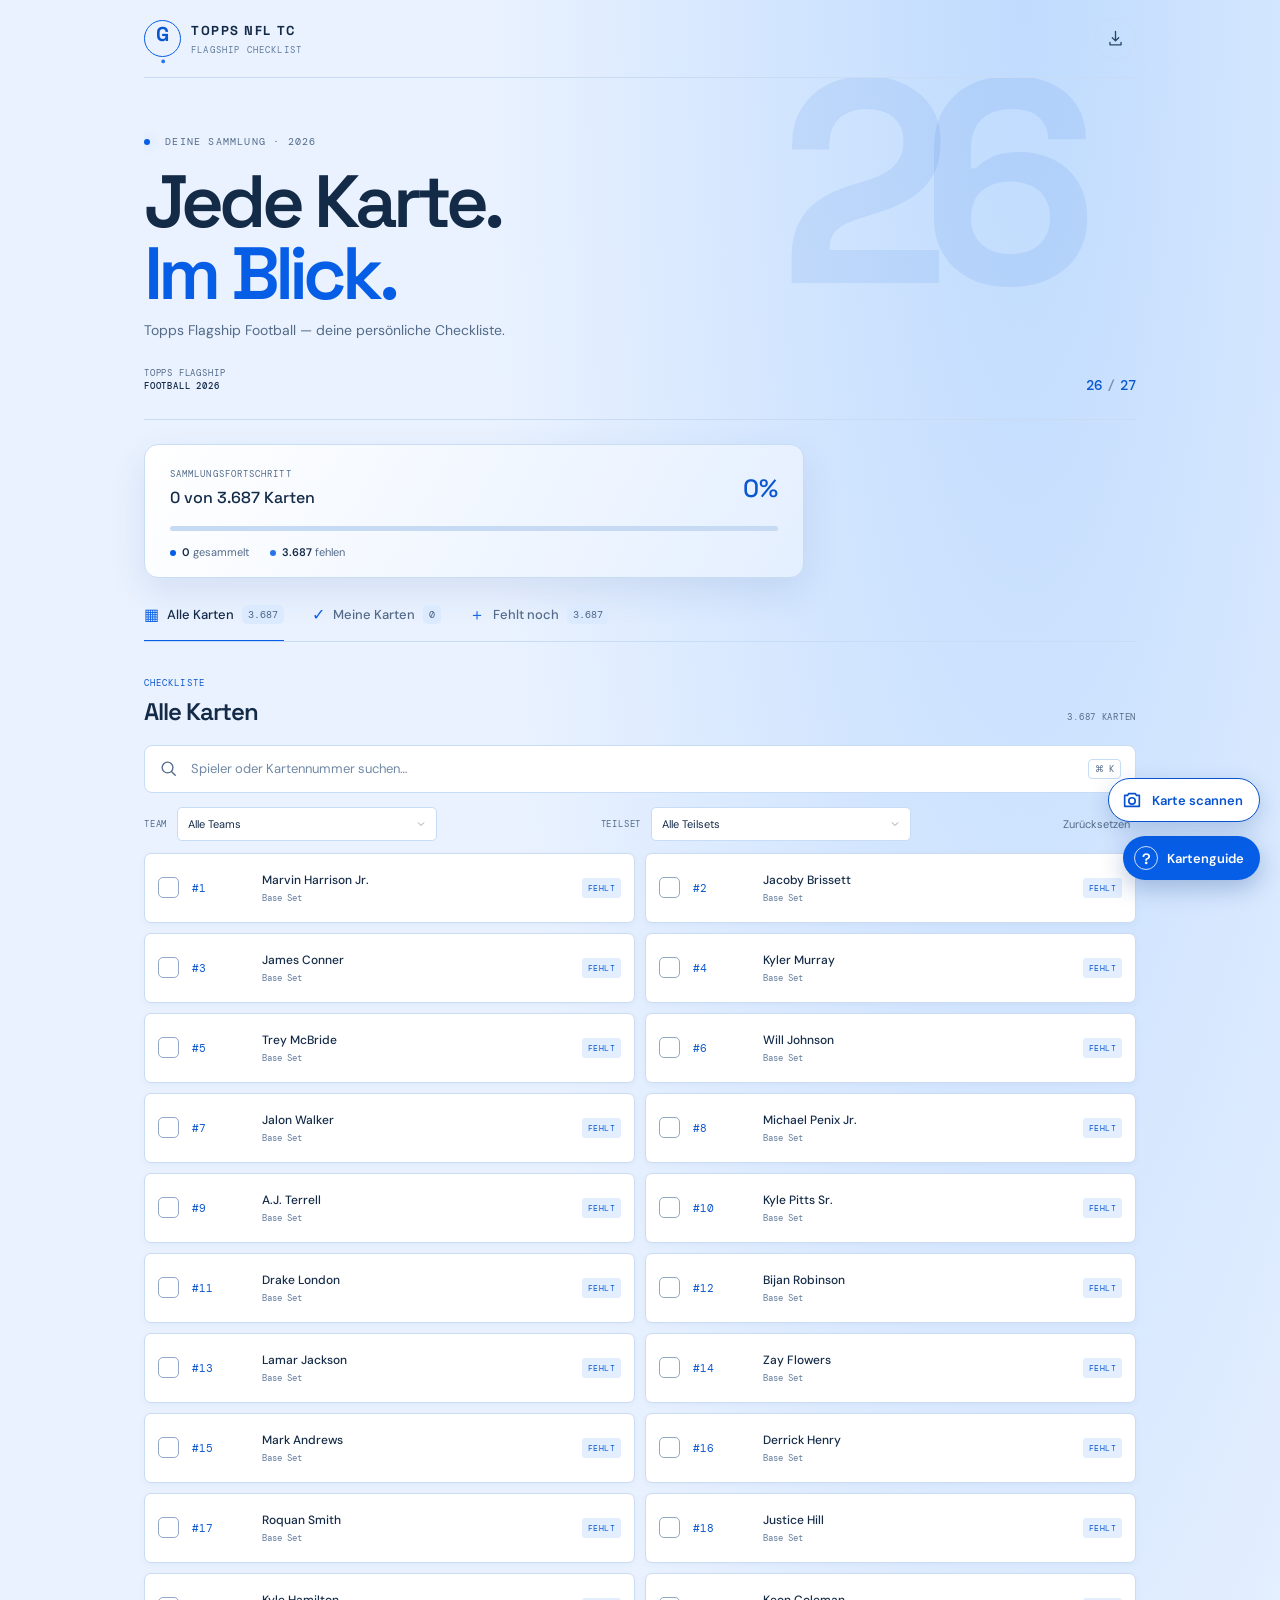
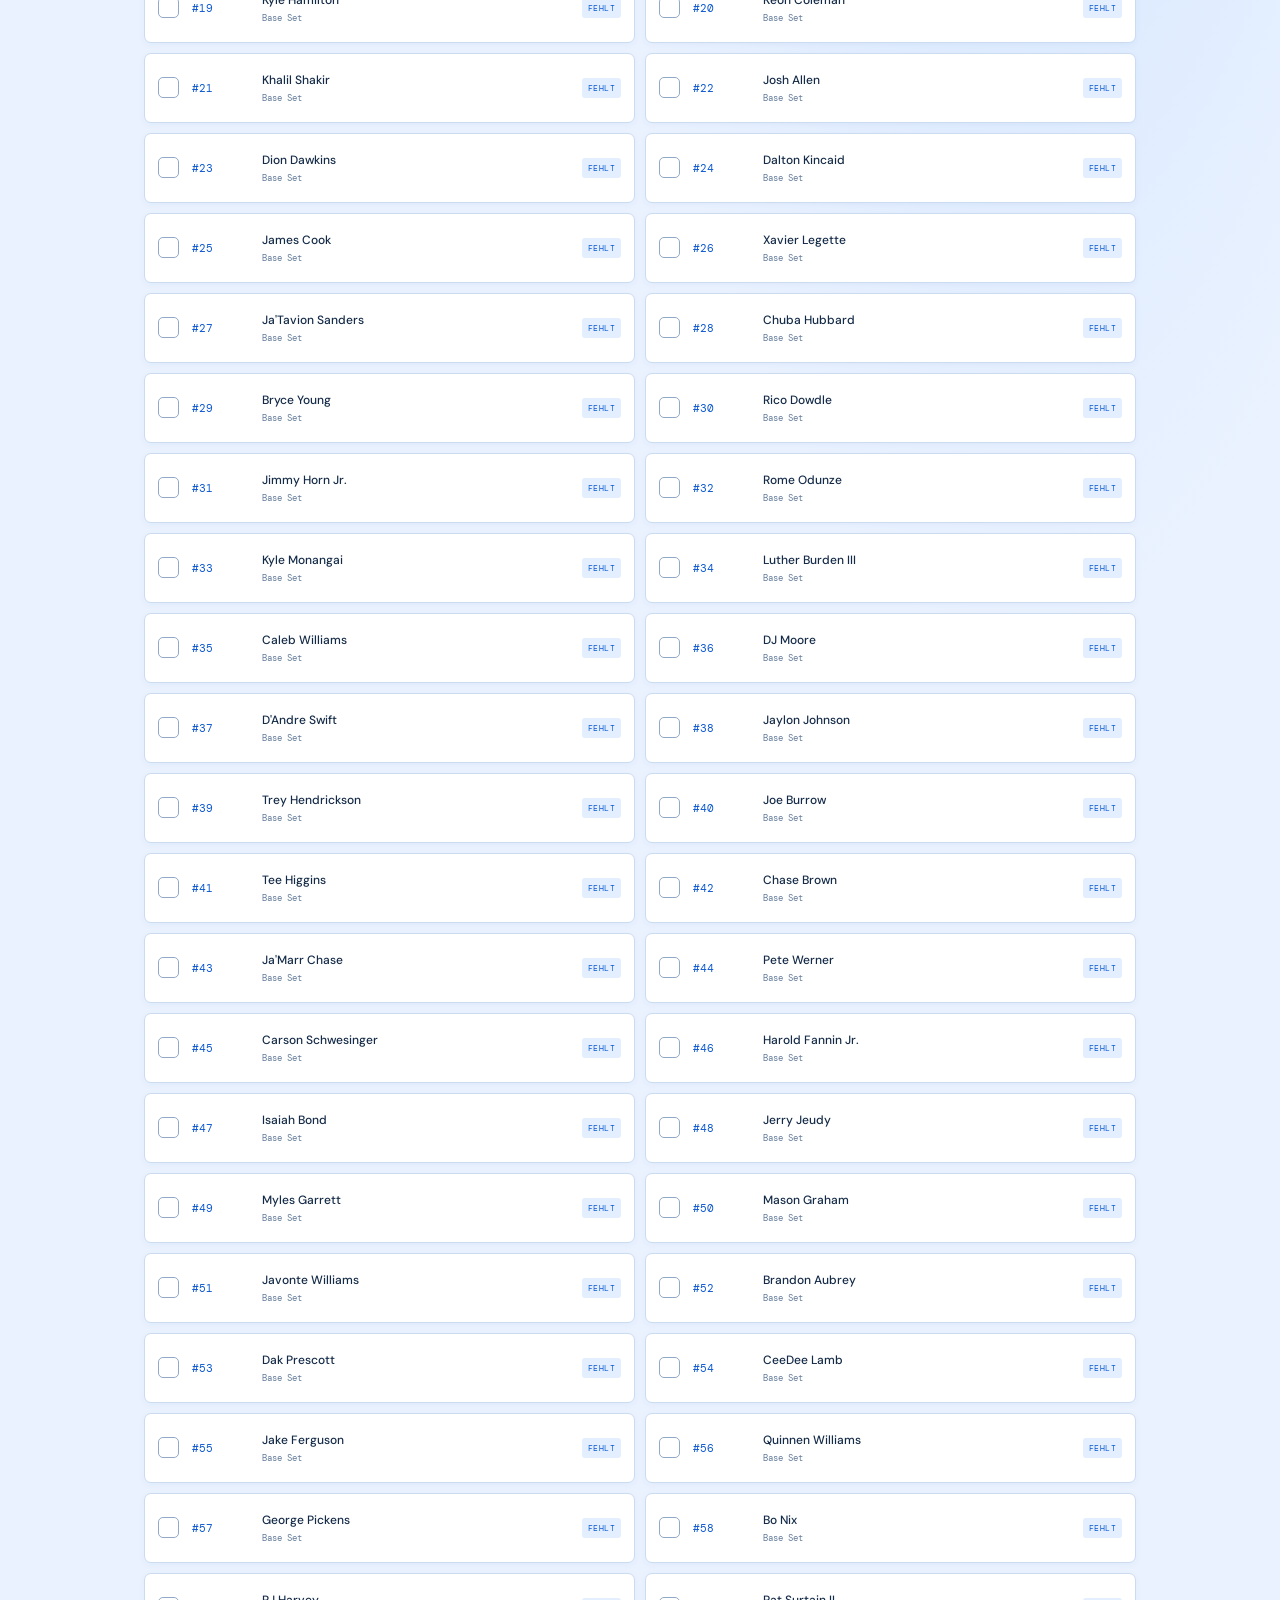
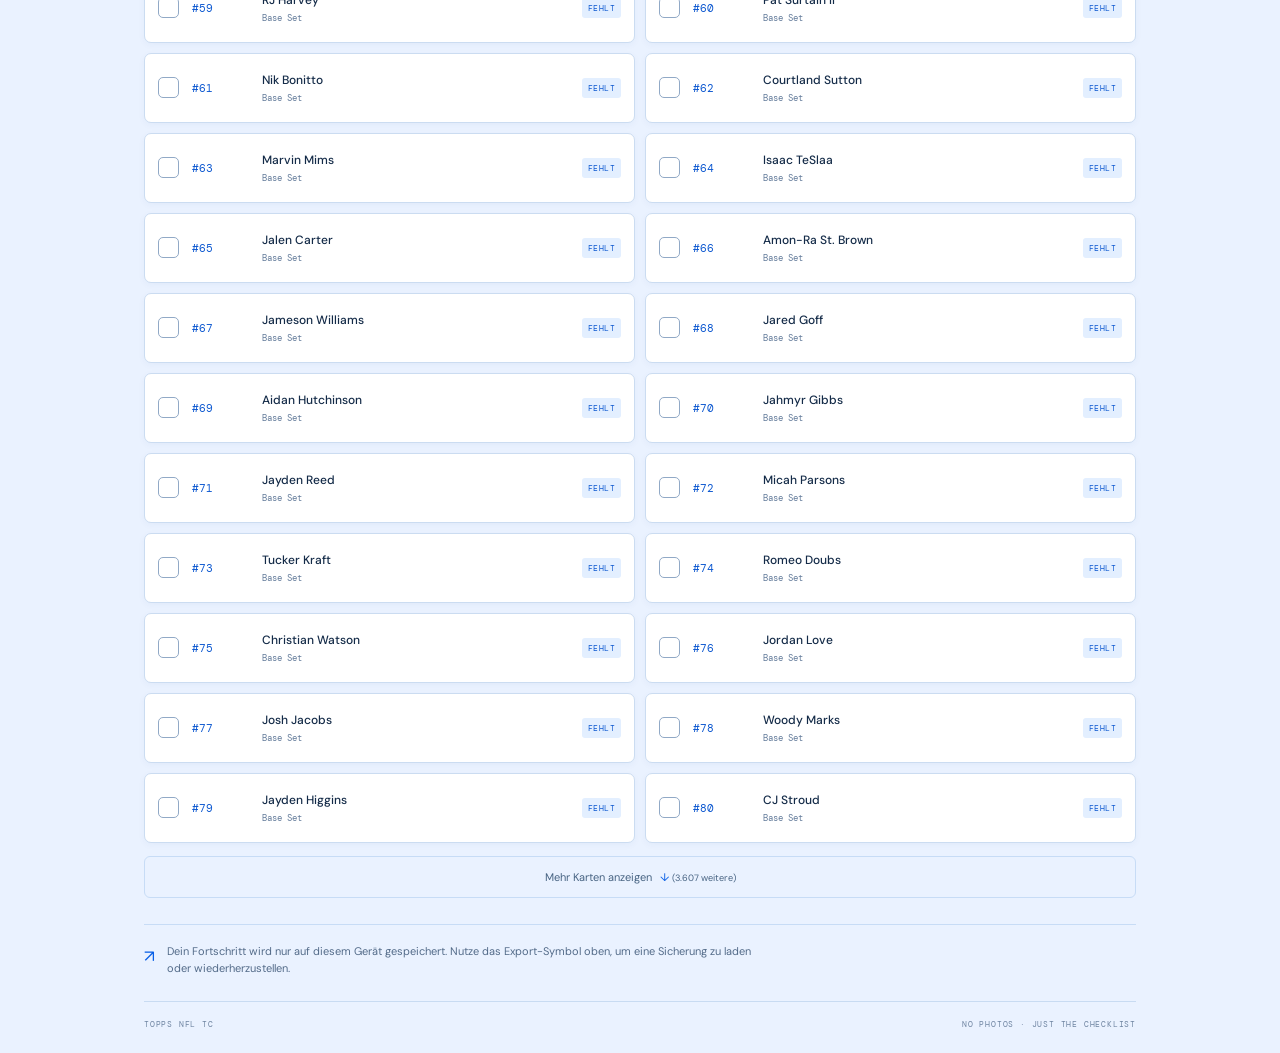
==== commit 664c3f49: "Add NFL team filters" ====
--- a/index.html
+++ b/index.html
@@ -10,7 +10,7 @@
   <meta name="description" content="Deine digitale Checkliste für Topps Flagship Football 2026.">
   <link rel="manifest" href="manifest.webmanifest">
   <link rel="apple-touch-icon" href="icon.svg">
-  <link rel="stylesheet" href="styles.css?v=blue-white-7">
+  <link rel="stylesheet" href="styles.css?v=teams-1">
   <title>Topps NFL TC · Flagship Football</title>
 </head>
 <body>
@@ -48,7 +48,7 @@
       <section class="collection">
         <div class="section-head"><div><span class="eyebrow" id="listEyebrow">CHECKLISTE</span><h2 id="listTitle">Alle Karten</h2></div><span class="set-count" id="visibleCount">3.687 KARTEN</span></div>
         <label class="searchbox"><svg viewBox="0 0 24 24" aria-hidden="true"><circle cx="10.8" cy="10.8" r="6.8"/><path d="m16 16 4.5 4.5"/></svg><input id="searchInput" type="search" placeholder="Spieler oder Kartennummer suchen…" autocomplete="off"><kbd>⌘ K</kbd></label>
-        <div class="filter-row"><label class="select-wrap"><span>TEILSET</span><select id="setFilter" aria-label="Teilset auswählen"><option value="all">Alle Teilsets</option></select></label><button class="reset-button" id="resetButton">Zurücksetzen</button></div>
+        <div class="filter-row"><label class="select-wrap"><span>TEAM</span><select id="teamFilter" aria-label="NFL-Team auswählen"><option value="all">Alle Teams</option></select></label><label class="select-wrap"><span>TEILSET</span><select id="setFilter" aria-label="Teilset auswählen"><option value="all">Alle Teilsets</option></select></label><button class="reset-button" id="resetButton">Zurücksetzen</button></div>
         <div class="cards-list" id="cardsList" aria-live="polite"></div>
         <button class="load-more" id="loadMore">Mehr Karten anzeigen <span>↓</span></button>
         <div class="empty-state" id="emptyState" hidden><span>⌕</span><strong>Keine Karten gefunden</strong><p>Versuche einen anderen Namen oder eine andere Nummer.</p></div>
@@ -83,6 +83,6 @@
   </dialog>
   <input id="scanInput" type="file" accept="image/*" capture="environment" hidden>
   <input id="importInput" type="file" accept="application/json,.json" hidden>
-  <script src="app.js?v=scan-1" defer></script>
+  <script src="app.js?v=teams-1" defer></script>
 </body>
 </html>
--- a/styles.css
+++ b/styles.css
@@ -30,3 +30,6 @@
 .scan-dialog{position:fixed;inset:0;width:100%;height:100%;max-width:none;max-height:none;margin:0;padding:0;border:0;background:transparent;color:var(--paper);overflow:hidden}.scan-dialog::backdrop{background:rgba(11,27,51,.48);backdrop-filter:blur(3px)}.scan-panel{position:absolute;left:50%;top:50%;transform:translate(-50%,-50%);width:min(560px,calc(100vw - 32px));height:min(82dvh,800px);display:flex;flex-direction:column;background:#fff;border:1px solid #c7dcf6;border-radius:18px;box-shadow:0 20px 70px rgba(14,47,91,.25);overflow:hidden}.scan-head{display:flex;justify-content:space-between;align-items:flex-start;gap:14px;padding:22px 22px 13px;flex:none}.scan-head .eyebrow{color:#075ee6}.scan-head h2{margin:5px 0 4px;font:600 25px var(--display);letter-spacing:-.04em;color:#142b48}.scan-head p{margin:0;color:#536b89;font-size:12px;line-height:1.5}.scan-status{margin:0 22px 12px;padding:12px 14px;background:#edf5ff;border:1px solid #d4e5fa;border-radius:8px;color:#234d7c;font-size:13px;line-height:1.45;flex:none}.scan-search{display:flex;align-items:center;gap:10px;margin:0 22px 10px;padding:0 13px;height:43px;flex:none;background:#f4f8ff;border:1px solid #c7dcf6;border-radius:8px;color:#075ee6}.scan-search span{font-size:22px}.scan-search input{min-width:0;flex:1;border:0;outline:0;background:transparent;color:#142b48;font:13px var(--font)}.scan-search input::placeholder{color:#7188a4}.scan-results{flex:1;min-height:0;overflow:auto;padding:0 22px 8px;overscroll-behavior:contain}.scan-match-intro,.scan-empty{margin:9px 0;color:#536b89;font-size:12px;line-height:1.5}.scan-result-row{display:flex;align-items:center;justify-content:space-between;gap:12px;padding:12px 0;border-bottom:1px solid #e1ebf8}.scan-result-details{display:flex;flex-direction:column;gap:4px;min-width:0}.scan-result-details strong{color:#173657;font:600 13px var(--display)}.scan-result-details span{color:#607b9b;font-size:11px;line-height:1.4}.scan-mark,.scan-owned,.scan-again{flex:none;border:0;border-radius:7px;padding:9px 12px;font:600 11px var(--font)}.scan-mark,.scan-again{background:#075ee6;color:#fff;cursor:pointer}.scan-mark:hover,.scan-again:hover{background:#064bb8}.scan-owned{background:#e6f0fc;color:#627b99}.scan-success{padding:16px 0 8px;color:#173657;font:600 16px/1.5 var(--display)}.scan-again{margin:0 0 14px}.scan-footnote{flex:none;margin:0;padding:12px 22px 16px;background:#f6f9ff;border-top:1px solid #e1ebf8;color:#607b9b;font-size:10px;line-height:1.55}
 @media(max-width:650px){.scan-launch{right:max(16px,env(safe-area-inset-right));bottom:max(76px,calc(env(safe-area-inset-bottom) + 72px));padding:9px 14px 9px 11px}.scan-panel{width:calc(100vw - 24px);height:min(84dvh,760px);border-radius:16px}.scan-head{padding:18px 17px 12px}.scan-status{margin:0 17px 10px}.scan-search{margin:0 17px 9px}.scan-results{padding:0 17px 6px}.scan-footnote{padding:11px 17px 14px}}
 @media(max-width:650px) and (orientation:portrait){.scan-panel{inset:0;left:0;top:0;transform:none;width:100%;height:100dvh;max-height:100dvh;border:0;border-radius:0}.scan-head{padding:calc(18px + env(safe-area-inset-top)) 17px 12px}.scan-results{flex:1;min-height:0}.scan-footnote{padding:11px 17px calc(14px + env(safe-area-inset-bottom))}}
+.scan-ocr-details{margin:8px 0 12px;padding:10px 12px;background:#f6f9ff;border:1px solid #d9e7f7;border-radius:8px;color:#536b89;font-size:12px}.scan-ocr-details summary{color:#0752cf;font-weight:600;cursor:pointer}.scan-ocr-details p{margin:8px 0 0;line-height:1.5;white-space:pre-wrap;overflow-wrap:anywhere}
+.filter-row{justify-content:flex-start;gap:12px}.filter-row .select-wrap{flex:1;min-width:0}.filter-row .select-wrap select{flex:1;min-width:0;max-width:260px}.filter-row .reset-button{margin-left:auto}
+@media(max-width:650px){.filter-row{display:grid;grid-template-columns:minmax(0,1fr) minmax(0,1fr);gap:8px}.filter-row .select-wrap{gap:6px}.filter-row .select-wrap span{flex:none;font-size:8px}.filter-row .select-wrap select{width:0;max-width:none;padding:9px 22px 9px 8px;font-size:10px}.filter-row .reset-button{grid-column:1/-1;justify-self:end;margin:0}}
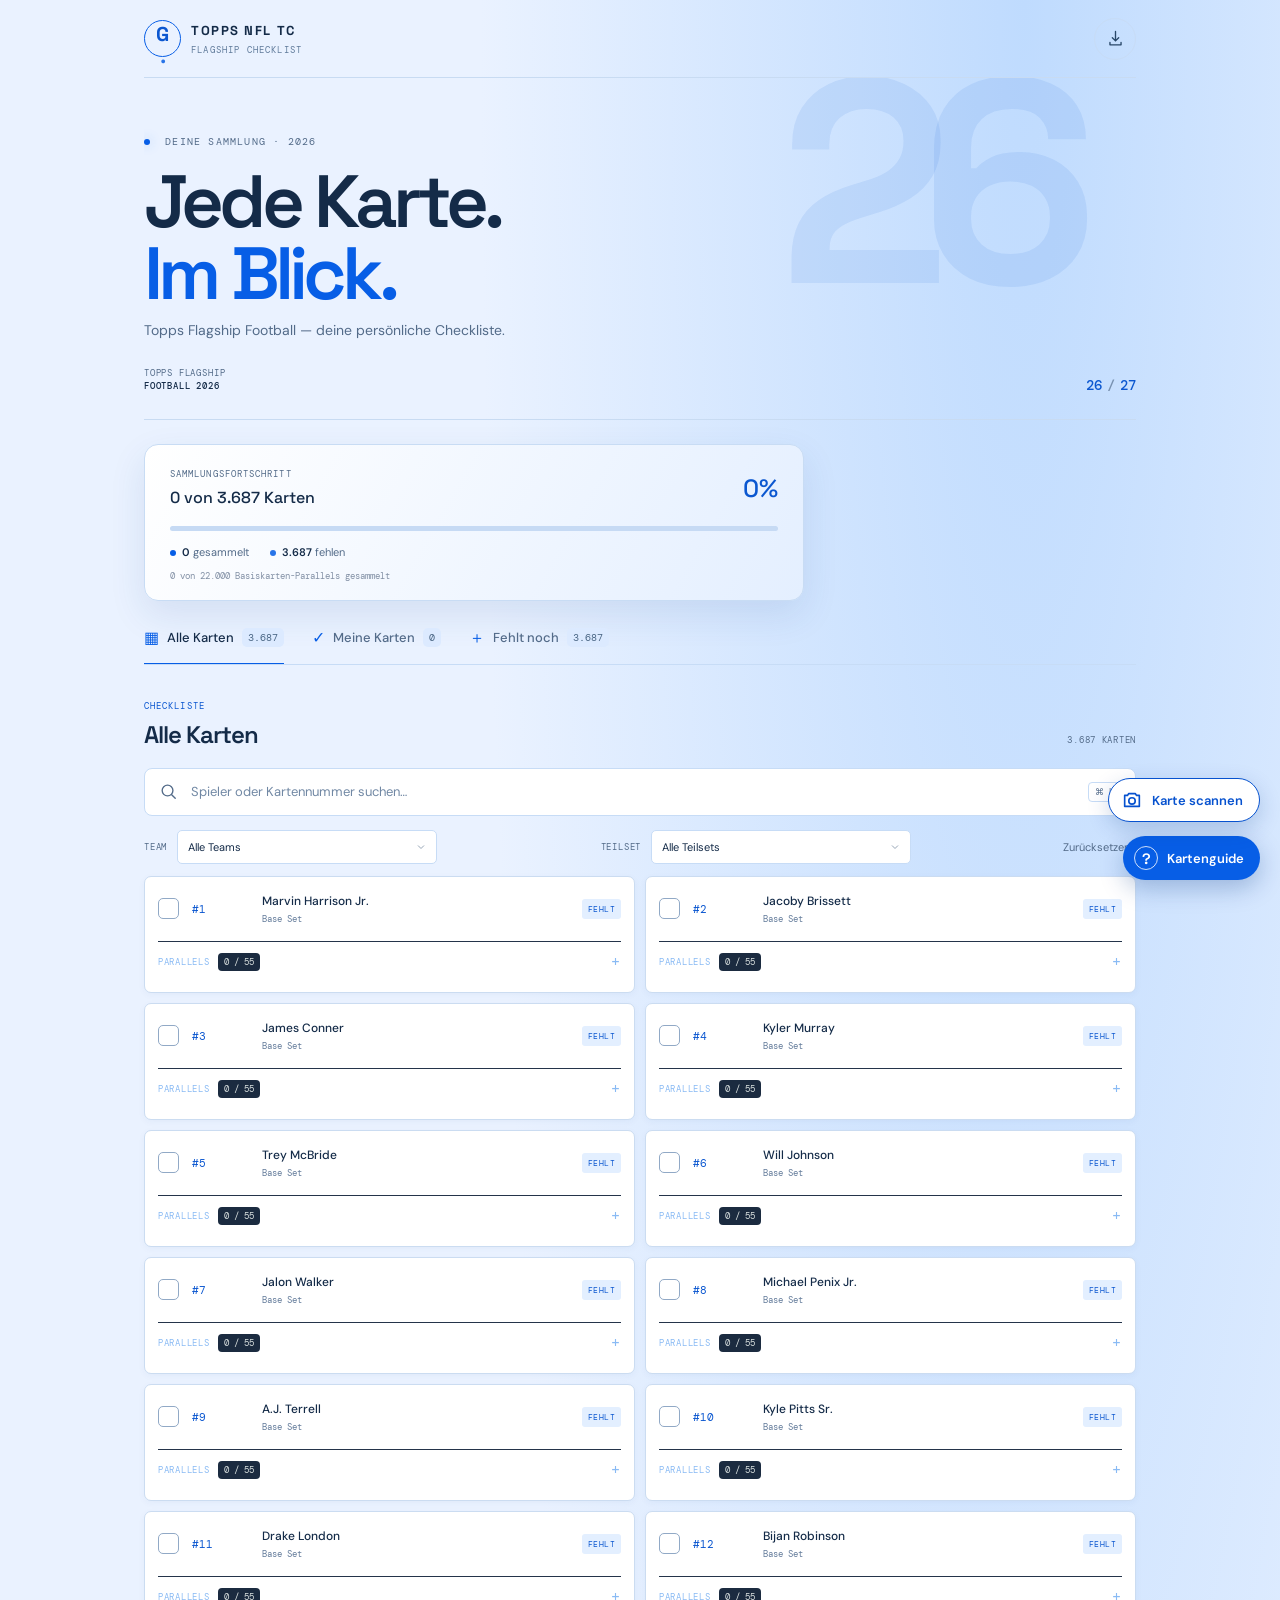
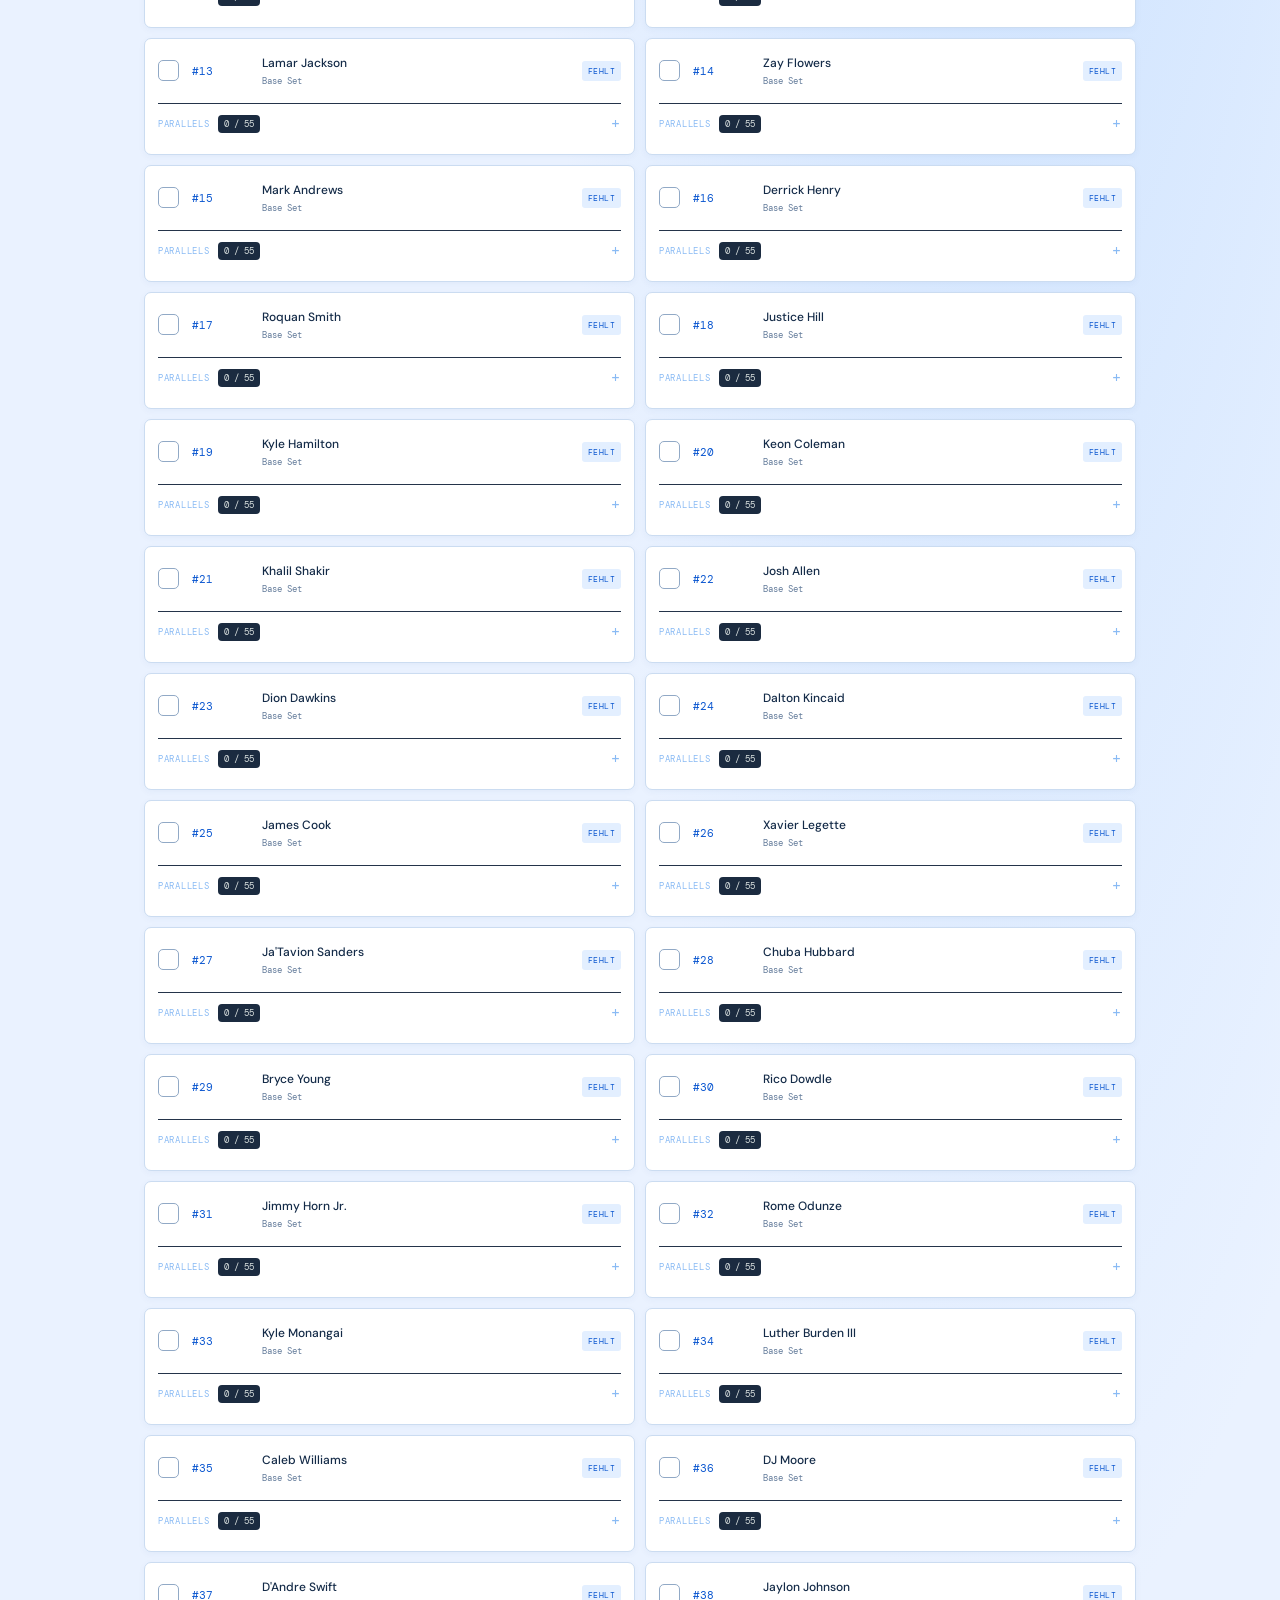
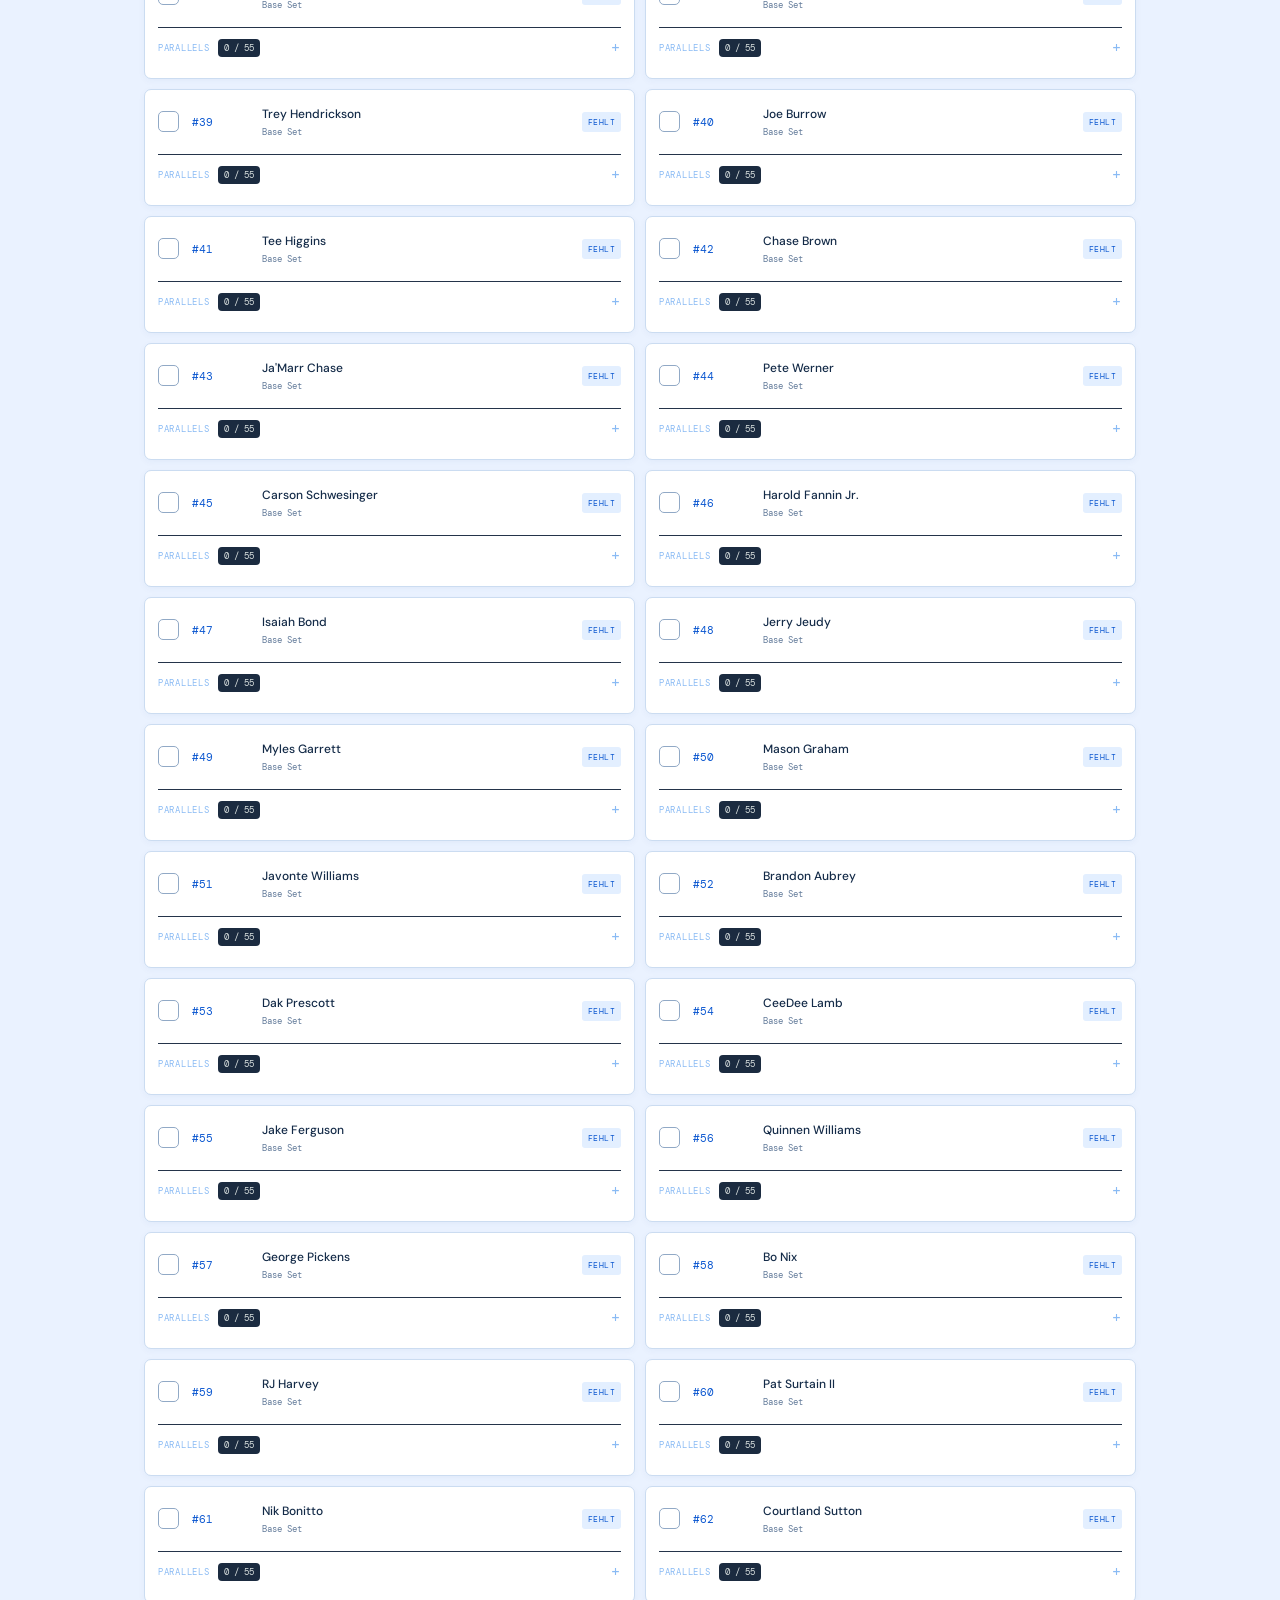
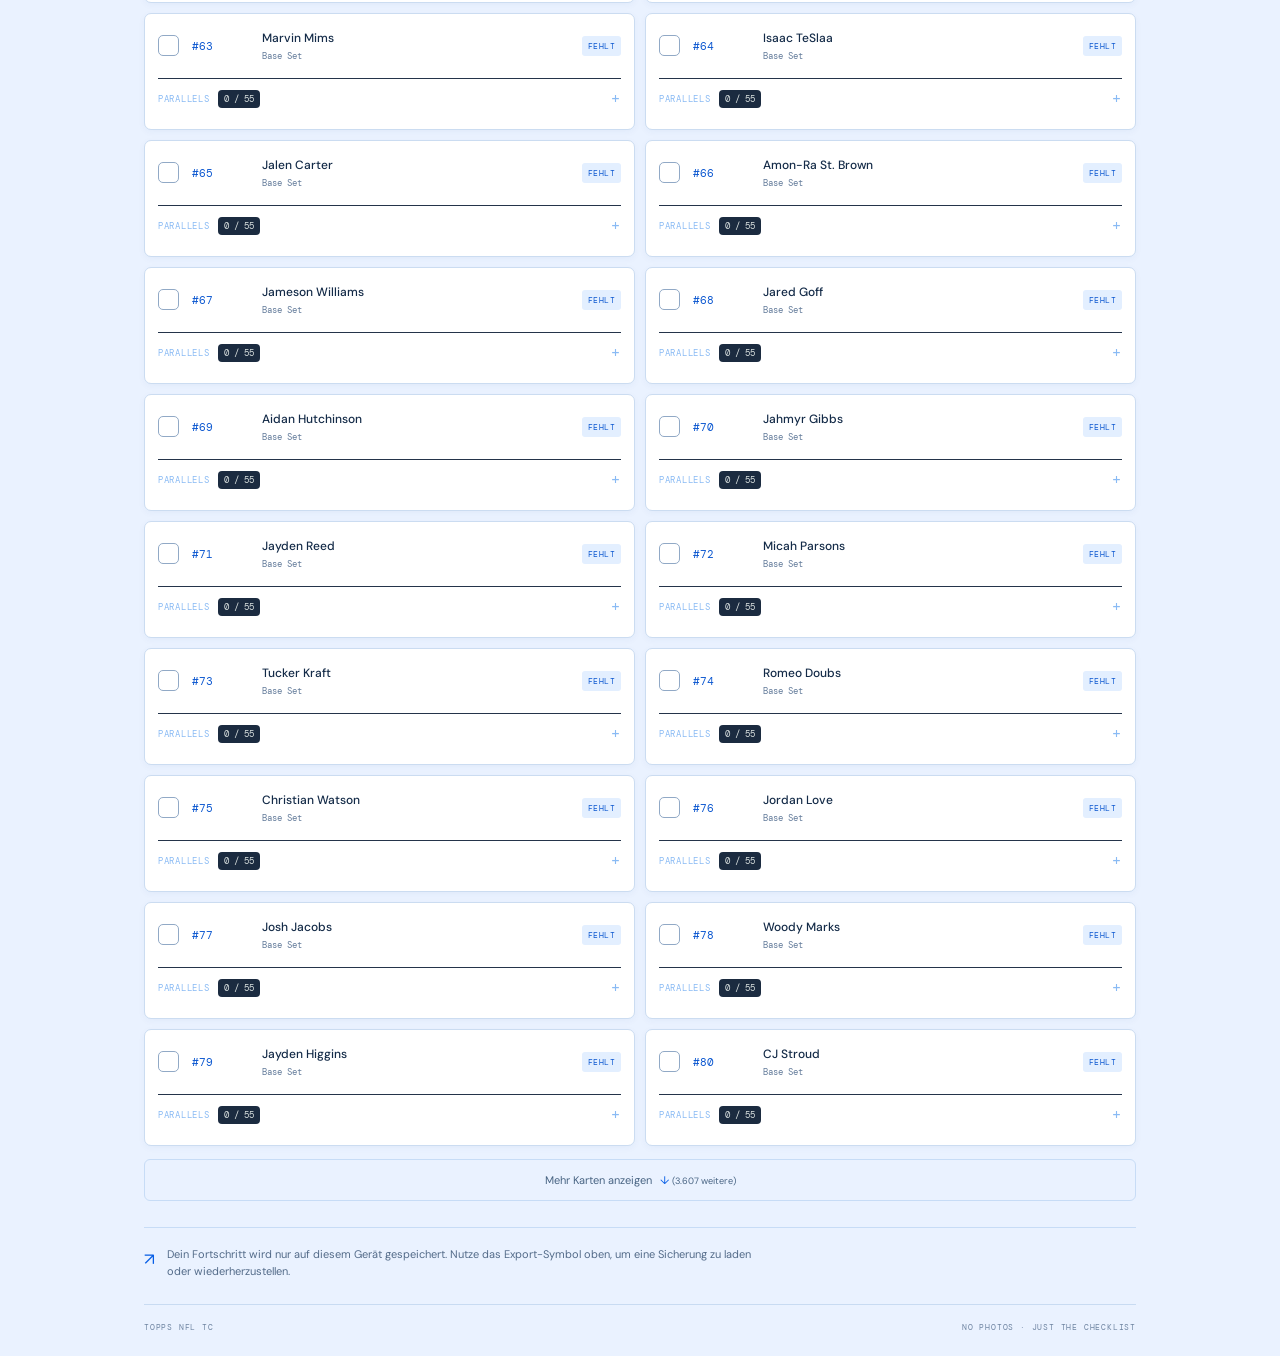
==== commit d44076f4: "Add base card parallel checklist" ====
--- a/index.html
+++ b/index.html
@@ -10,7 +10,7 @@
   <meta name="description" content="Deine digitale Checkliste für Topps Flagship Football 2026.">
   <link rel="manifest" href="manifest.webmanifest">
   <link rel="apple-touch-icon" href="icon.svg">
-  <link rel="stylesheet" href="styles.css?v=teams-1">
+  <link rel="stylesheet" href="styles.css?v=parallel-1">
   <title>Topps NFL TC · Flagship Football</title>
 </head>
 <body>
@@ -37,6 +37,7 @@
         <div class="progress-heading"><div><span class="eyebrow">SAMMLUNGSFORTSCHRITT</span><strong id="progressText">0 von 3.687 Karten</strong></div><span class="percent" id="percentText">0%</span></div>
         <div class="progress-track"><span id="progressBar"></span></div>
         <div class="progress-meta"><span><i class="dot owned-dot"></i><b id="ownedCount">0</b> gesammelt</span><span><i class="dot missing-dot"></i><b id="missingCount">3.687</b> fehlen</span></div>
+        <p class="parallel-progress" id="parallelProgress">0 von 22.000 Basiskarten-Parallels gesammelt</p>
       </section>
 
       <nav class="tabs" aria-label="Ansichten">
@@ -83,6 +84,6 @@
   </dialog>
   <input id="scanInput" type="file" accept="image/*" capture="environment" hidden>
   <input id="importInput" type="file" accept="application/json,.json" hidden>
-  <script src="app.js?v=teams-1" defer></script>
+  <script src="app.js?v=parallel-1" defer></script>
 </body>
 </html>
--- a/styles.css
+++ b/styles.css
@@ -33,3 +33,5 @@
 .scan-ocr-details{margin:8px 0 12px;padding:10px 12px;background:#f6f9ff;border:1px solid #d9e7f7;border-radius:8px;color:#536b89;font-size:12px}.scan-ocr-details summary{color:#0752cf;font-weight:600;cursor:pointer}.scan-ocr-details p{margin:8px 0 0;line-height:1.5;white-space:pre-wrap;overflow-wrap:anywhere}
 .filter-row{justify-content:flex-start;gap:12px}.filter-row .select-wrap{flex:1;min-width:0}.filter-row .select-wrap select{flex:1;min-width:0;max-width:260px}.filter-row .reset-button{margin-left:auto}
 @media(max-width:650px){.filter-row{display:grid;grid-template-columns:minmax(0,1fr) minmax(0,1fr);gap:8px}.filter-row .select-wrap{gap:6px}.filter-row .select-wrap span{flex:none;font-size:8px}.filter-row .select-wrap select{width:0;max-width:none;padding:9px 22px 9px 8px;font-size:10px}.filter-row .reset-button{grid-column:1/-1;justify-self:end;margin:0}}
+.parallel-progress{margin:11px 0 0;color:#8290a5;font:9px var(--mono)}.card-row{height:auto;min-height:64px;display:flex;flex-direction:column;align-items:stretch;gap:0;padding:0 13px}.card-main{height:64px;flex:none;width:100%;display:flex;align-items:center;gap:13px}.parallel-tracker{border-top:1px solid #24344a;padding:0 0 10px}.parallel-tracker summary{display:flex;align-items:center;gap:9px;padding:10px 0;color:#89baf4;font:9px var(--mono);letter-spacing:.08em;cursor:pointer;list-style:none}.parallel-tracker summary::-webkit-details-marker{display:none}.parallel-tracker summary::after{content:'+';margin-left:auto;color:#89baf4;font-size:15px}.parallel-tracker[open] summary::after{content:'−'}.parallel-count{padding:3px 6px;border-radius:4px;background:#1b2b40;color:#dbe2e0;font-size:9px;letter-spacing:0}.parallel-list{display:grid;grid-template-columns:repeat(2,minmax(0,1fr));gap:4px 10px;padding:2px 0 4px}.parallel-choice{display:flex;align-items:flex-start;gap:7px;padding:5px 6px;border-radius:5px;color:#bcc8d7;font-size:10px;line-height:1.35}.parallel-choice:has(input:checked){background:#142d48;color:#fff}.parallel-choice input{flex:none;margin:0;accent-color:#1683ff}.parallel-choice span{min-width:0}.card-row:hover{background:#101c2c}
+@media(max-width:650px){.card-row{padding:0 12px}.card-main{height:62px;gap:10px}.parallel-list{grid-template-columns:1fr;gap:2px}.parallel-choice{font-size:11px;padding:6px}}
